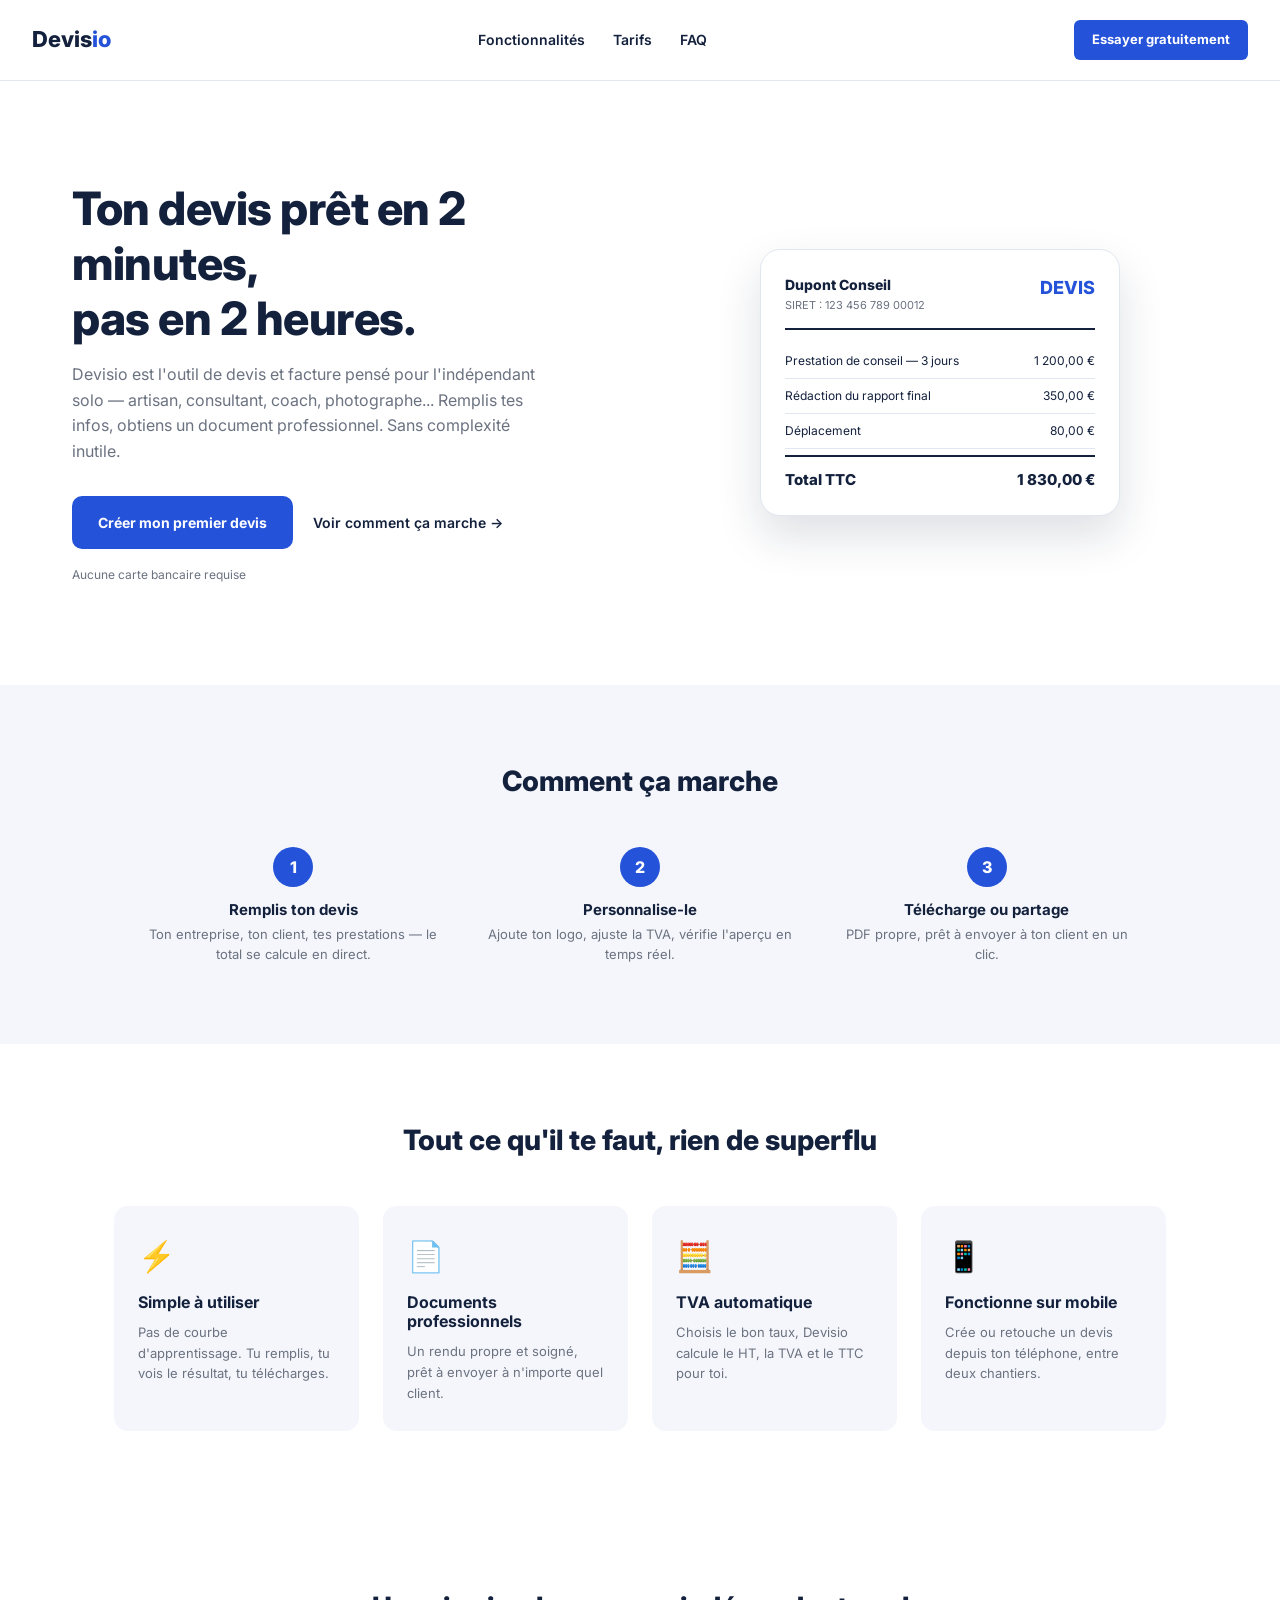
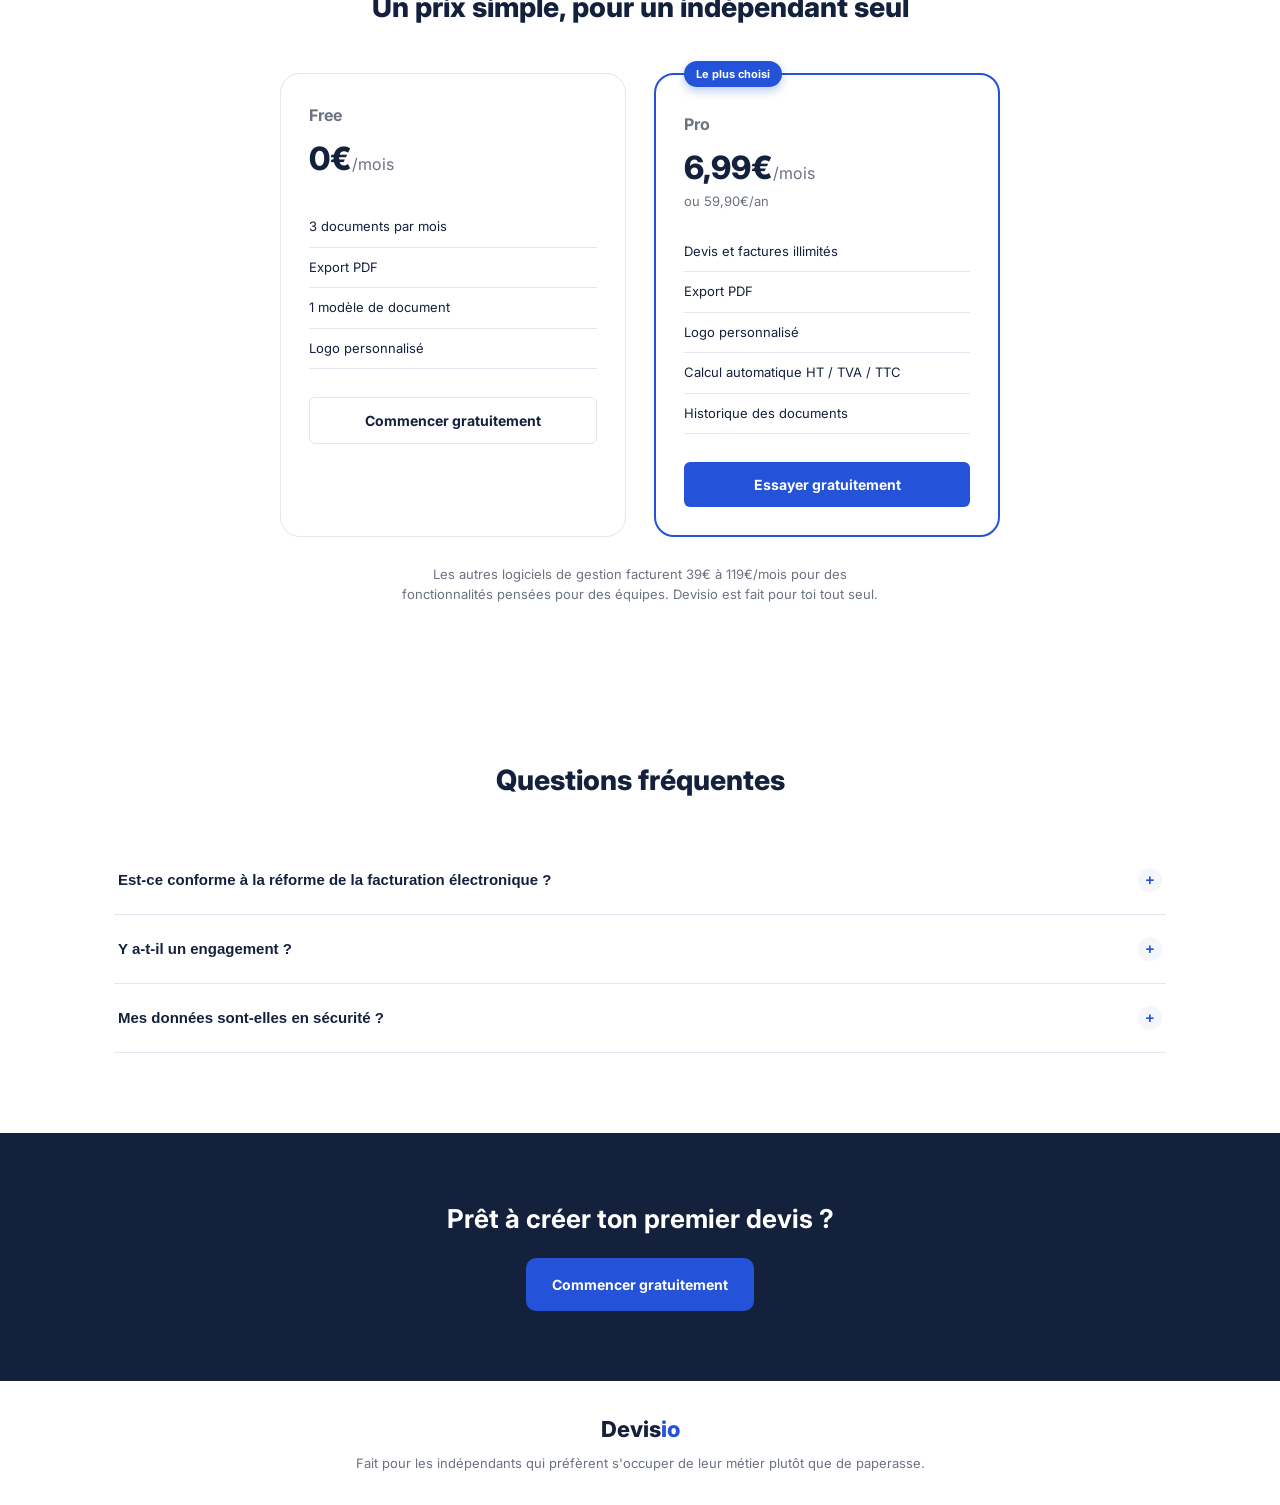
==== index.html @ 14bcd8cd "feat: redesign landing page Design system (tokens.css) partagé landing + app : typographie Inter, pa" ====
<!DOCTYPE html>
<html lang="fr">
<head>
<meta charset="UTF-8">
<meta name="viewport" content="width=device-width, initial-scale=1.0">
<title>Devisio — Devis et factures pour indépendants, en 2 minutes</title>
<meta name="description" content="L'outil de devis et facture pensé pour l'indépendant solo, quel que soit son métier. Simple, rapide, conforme à la facturation électronique 2026/2027.">
<link rel="preconnect" href="https://fonts.googleapis.com">
<link rel="preconnect" href="https://fonts.gstatic.com" crossorigin>
<link href="https://fonts.googleapis.com/css2?family=Inter:wght@400;500;600;700;800&display=swap" rel="stylesheet">
<link rel="stylesheet" href="tokens.css?v=2">
<link rel="stylesheet" href="landing.css?v=2">
</head>
<body>

<header class="nav">
  <a href="index.html" class="logo">Devis<span>io</span></a>
  <nav class="nav-links">
    <a href="#features">Fonctionnalités</a>
    <a href="#pricing">Tarifs</a>
    <a href="#faq">FAQ</a>
  </nav>
  <a href="app.html" class="btn-nav">Essayer gratuitement</a>
</header>

<!-- ===== HERO ===== -->
<section class="hero">
  <div class="hero-text">
    <h1>Ton devis prêt en 2 minutes, <br>pas en 2 heures.</h1>
    <p class="hero-sub">Devisio est l'outil de devis et facture pensé pour l'indépendant solo — artisan, consultant, coach, photographe... Remplis tes infos, obtiens un document professionnel. Sans complexité inutile.</p>
    <div class="hero-cta">
      <a href="app.html" class="btn-primary-lg">Créer mon premier devis</a>
      <a href="#steps" class="cta-secondary">Voir comment ça marche →</a>
    </div>
    <span class="hero-note">Aucune carte bancaire requise</span>
  </div>
  <div class="hero-visual">
    <div class="mock-devis">
      <div class="mock-top">
        <div>
          <div class="mock-name">Dupont Conseil</div>
          <div class="mock-line">SIRET : 123 456 789 00012</div>
        </div>
        <div class="mock-title">DEVIS</div>
      </div>
      <div class="mock-row"><span>Prestation de conseil — 3 jours</span><span>1 200,00 €</span></div>
      <div class="mock-row"><span>Rédaction du rapport final</span><span>350,00 €</span></div>
      <div class="mock-row"><span>Déplacement</span><span>80,00 €</span></div>
      <div class="mock-total"><span>Total TTC</span><span>1 830,00 €</span></div>
    </div>
  </div>
</section>

<!-- ===== COMMENT ÇA MARCHE ===== -->
<section class="steps" id="steps">
  <h2>Comment ça marche</h2>
  <div class="steps-grid">
    <div class="step">
      <div class="step-num">1</div>
      <h3>Remplis ton devis</h3>
      <p>Ton entreprise, ton client, tes prestations — le total se calcule en direct.</p>
    </div>
    <div class="step">
      <div class="step-num">2</div>
      <h3>Personnalise-le</h3>
      <p>Ajoute ton logo, ajuste la TVA, vérifie l'aperçu en temps réel.</p>
    </div>
    <div class="step">
      <div class="step-num">3</div>
      <h3>Télécharge ou partage</h3>
      <p>PDF propre, prêt à envoyer à ton client en un clic.</p>
    </div>
  </div>
</section>

<!-- ===== AVANTAGES ===== -->
<section class="features" id="features">
  <h2>Tout ce qu'il te faut, rien de superflu</h2>
  <div class="features-grid">
    <div class="feature-card">
      <div class="feature-icon">⚡</div>
      <h3>Simple à utiliser</h3>
      <p>Pas de courbe d'apprentissage. Tu remplis, tu vois le résultat, tu télécharges.</p>
    </div>
    <div class="feature-card">
      <div class="feature-icon">📄</div>
      <h3>Documents professionnels</h3>
      <p>Un rendu propre et soigné, prêt à envoyer à n'importe quel client.</p>
    </div>
    <div class="feature-card">
      <div class="feature-icon">🧮</div>
      <h3>TVA automatique</h3>
      <p>Choisis le bon taux, Devisio calcule le HT, la TVA et le TTC pour toi.</p>
    </div>
    <div class="feature-card">
      <div class="feature-icon">📱</div>
      <h3>Fonctionne sur mobile</h3>
      <p>Crée ou retouche un devis depuis ton téléphone, entre deux chantiers.</p>
    </div>
  </div>
</section>

<!-- ===== PRICING ===== -->
<section class="pricing" id="pricing">
  <h2>Un prix simple, pour un indépendant seul</h2>
  <div class="pricing-grid">
    <div class="price-card">
      <h3>Free</h3>
      <div class="price">0€<span>/mois</span></div>
      <ul>
        <li>3 documents par mois</li>
        <li>Export PDF</li>
        <li>1 modèle de document</li>
        <li>Logo personnalisé</li>
      </ul>
      <a href="app.html" class="btn-outline">Commencer gratuitement</a>
    </div>
    <div class="price-card featured">
      <div class="price-tag">Le plus choisi</div>
      <h3>Pro</h3>
      <div class="price">6,99€<span>/mois</span></div>
      <p class="price-annual">ou 59,90€/an</p>
      <ul>
        <li>Devis et factures illimités</li>
        <li>Export PDF</li>
        <li>Logo personnalisé</li>
        <li>Calcul automatique HT / TVA / TTC</li>
        <li>Historique des documents</li>
      </ul>
      <a href="app.html" class="btn-primary-sm">Essayer gratuitement</a>
    </div>
  </div>
  <p class="pricing-note">Les autres logiciels de gestion facturent 39€ à 119€/mois pour des fonctionnalités pensées pour des équipes. Devisio est fait pour toi tout seul.</p>
</section>

<!-- ===== FAQ ===== -->
<section class="faq" id="faq">
  <h2>Questions fréquentes</h2>
  <div class="faq-item">
    <button class="faq-q">Est-ce conforme à la réforme de la facturation électronique ?<span>+</span></button>
    <div class="faq-a"><p>Oui, Devisio est construit pour respecter le format attendu par la réforme 2026/2027 qui concerne tous les indépendants, y compris les auto-entrepreneurs solo.</p></div>
  </div>
  <div class="faq-item">
    <button class="faq-q">Y a-t-il un engagement ?<span>+</span></button>
    <div class="faq-a"><p>Non, aucun engagement. Devisio fonctionne aujourd'hui sans création de compte ni paiement en ligne — tu utilises l'outil librement.</p></div>
  </div>
  <div class="faq-item">
    <button class="faq-q">Mes données sont-elles en sécurité ?<span>+</span></button>
    <div class="faq-a"><p>Tes devis et tes informations clients restent privés et ne sont jamais partagés avec des tiers.</p></div>
  </div>
</section>

<!-- ===== CTA FINAL ===== -->
<section class="cta-final">
  <h2>Prêt à créer ton premier devis ?</h2>
  <a href="app.html" class="btn-primary-lg">Commencer gratuitement</a>
</section>

<footer class="footer">
  <div class="logo">Devis<span>io</span></div>
  <p>Fait pour les indépendants qui préfèrent s'occuper de leur métier plutôt que de paperasse.</p>
</footer>

<script src="landing.js?v=2"></script>
</body>
</html>
---- tokens.css ----
/* ===========================================================
   Devisio — Design tokens
   Source unique de vérité pour la landing et l'application.
   =========================================================== */

:root {
  /* Couleurs */
  --blue: #2452D9;
  --blue-dark: #1B3DAD;
  --blue-soft: #EEF2FF;
  --dark: #14213D;
  --gray: #6B7280;
  --gray-light: #9AA4B2;
  --bg: #F4F6FB;
  --border: #E2E6F0;
  --orange: #F2A24A;
  --success: #1F9D6B;
  --danger: #C4442E;
  --white: #FFFFFF;

  /* Typographie */
  --font-sans: 'Inter', -apple-system, BlinkMacSystemFont, "Segoe UI", Roboto, sans-serif;
  --fs-xs: 12px;
  --fs-sm: 13px;
  --fs-base: 14px;
  --fs-md: 16px;
  --fs-lg: 18px;
  --fs-xl: 22px;
  --fs-2xl: 28px;
  --fs-3xl: 36px;
  --fs-4xl: 46px;
  --fw-regular: 400;
  --fw-medium: 500;
  --fw-semibold: 600;
  --fw-bold: 700;
  --fw-extrabold: 800;
  --lh-tight: 1.2;
  --lh-normal: 1.5;
  --lh-relaxed: 1.6;

  /* Espacements (base 4px) */
  --space-1: 4px;
  --space-2: 8px;
  --space-3: 12px;
  --space-4: 16px;
  --space-5: 20px;
  --space-6: 24px;
  --space-8: 32px;
  --space-10: 40px;
  --space-12: 48px;
  --space-16: 64px;

  /* Rayons */
  --radius-sm: 6px;
  --radius-md: 10px;
  --radius-lg: 14px;
  --radius-xl: 20px;
  --radius-full: 999px;

  /* Ombres */
  --shadow-sm: 0 1px 3px rgba(20, 33, 61, 0.06);
  --shadow-md: 0 10px 24px rgba(20, 33, 61, 0.10);
  --shadow-lg: 0 20px 45px rgba(20, 33, 61, 0.14);
  --shadow-focus: 0 0 0 3px rgba(36, 82, 217, 0.18);

  /* Mouvement */
  --ease: cubic-bezier(0.4, 0, 0.2, 1);
  --transition-fast: 120ms var(--ease);
  --transition-base: 200ms var(--ease);
}

/* ===== Reset léger ===== */
*, *::before, *::after { box-sizing: border-box; }

.sr-only {
  position: absolute;
  width: 1px;
  height: 1px;
  padding: 0;
  margin: -1px;
  overflow: hidden;
  clip: rect(0, 0, 0, 0);
  white-space: nowrap;
  border: 0;
}

/* ===== États communs : boutons ===== */
.btn-primary-lg, .btn-primary-sm, .btn-primary, .btn-nav,
.btn-outline, .btn-secondary, .btn-toolbar, .btn-toolbar-primary,
.btn-whatsapp {
  font-family: var(--font-sans);
  transition: transform var(--transition-fast), box-shadow var(--transition-fast),
              background-color var(--transition-fast), border-color var(--transition-fast),
              color var(--transition-fast);
}

.btn-primary-lg:hover, .btn-primary-sm:hover, .btn-primary:hover,
.btn-nav:hover, .btn-toolbar-primary:hover {
  background: var(--blue-dark);
  box-shadow: var(--shadow-md);
  transform: translateY(-1px);
}

.btn-outline:hover, .btn-toolbar:hover, .btn-secondary:hover {
  border-color: var(--blue);
  color: var(--blue);
  background: var(--blue-soft);
}

.btn-whatsapp:hover {
  filter: brightness(0.96);
  box-shadow: var(--shadow-md);
  transform: translateY(-1px);
}

.btn-primary-lg:active, .btn-primary-sm:active, .btn-primary:active,
.btn-nav:active, .btn-toolbar-primary:active, .btn-outline:active,
.btn-toolbar:active, .btn-secondary:active, .btn-whatsapp:active {
  transform: translateY(0);
}

button:disabled, input:disabled, select:disabled {
  opacity: 0.55;
  cursor: not-allowed;
}

/* ===== Focus clavier visible partout ===== */
a:focus-visible, button:focus-visible, input:focus-visible,
select:focus-visible, [tabindex]:focus-visible {
  outline: none;
  box-shadow: var(--shadow-focus);
  border-radius: var(--radius-sm);
}
---- landing.css ----
* { margin: 0; padding: 0; }

html { scroll-behavior: smooth; }

body {
  font-family: var(--font-sans);
  -webkit-font-smoothing: antialiased;
  color: var(--dark);
  background: white;
  line-height: var(--lh-normal);
}

h1, h2, h3 { line-height: var(--lh-tight); }

a { color: inherit; }

/* ===== NAV ===== */
.nav {
  display: flex;
  align-items: center;
  justify-content: space-between;
  gap: 20px;
  padding: 20px 32px;
  border-bottom: 1px solid var(--border);
  position: sticky;
  top: 0;
  background: white;
  z-index: 10;
}

.logo {
  font-size: 22px;
  font-weight: 800;
  text-decoration: none;
  color: var(--dark);
}

.logo span { color: var(--blue); }

.nav-links {
  display: none;
  gap: 28px;
  font-size: 14px;
  font-weight: 600;
}

.nav-links a { text-decoration: none; color: var(--dark); transition: color var(--transition-fast); }
.nav-links a:hover { color: var(--blue); }

@media (min-width: 768px) {
  .nav-links { display: flex; }
}

.btn-nav {
  background: var(--blue);
  color: white;
  text-decoration: none;
  padding: 10px 18px;
  border-radius: var(--radius-sm);
  font-size: var(--fs-sm);
  font-weight: var(--fw-bold);
}

/* ===== HERO ===== */
.hero {
  max-width: 1200px;
  margin: 0 auto;
  padding: 64px 24px;
  display: grid;
  grid-template-columns: 1fr;
  gap: 48px;
  align-items: center;
}

@media (min-width: 900px) {
  .hero { grid-template-columns: 1fr 1fr; gap: 64px; padding: 100px 32px; }
}

.badge {
  display: inline-block;
  background: #FFF3E4;
  color: #B5701A;
  font-size: var(--fs-xs);
  font-weight: var(--fw-bold);
  padding: 6px 12px;
  border-radius: var(--radius-full);
  margin-bottom: 16px;
}

.hero-text h1 {
  font-size: var(--fs-3xl);
  font-weight: var(--fw-extrabold);
  letter-spacing: -0.5px;
  margin-bottom: 16px;
}

@media (min-width: 768px) {
  .hero-text h1 { font-size: var(--fs-4xl); }
}

.hero-sub {
  font-size: 16px;
  line-height: 1.6;
  color: var(--gray);
  max-width: 480px;
  margin-bottom: 32px;
}

.hero-cta { display: flex; flex-wrap: wrap; gap: 20px; align-items: center; margin-bottom: 12px; }

.cta-secondary {
  font-size: var(--fs-base);
  font-weight: var(--fw-semibold);
  color: var(--dark);
  text-decoration: none;
  transition: color var(--transition-fast);
}

.cta-secondary:hover { color: var(--blue); }

.btn-primary-lg {
  display: inline-block;
  background: var(--blue);
  color: white;
  text-decoration: none;
  padding: 16px 26px;
  border-radius: var(--radius-md);
  font-size: var(--fs-base);
  font-weight: var(--fw-bold);
}

.hero-note { font-size: 12px; color: var(--gray); }

.hero-visual { display: flex; justify-content: center; }

.mock-devis {
  background: white;
  border: 1px solid var(--border);
  border-radius: var(--radius-xl);
  padding: var(--space-6);
  width: 100%;
  max-width: 360px;
  box-shadow: var(--shadow-lg);
}

.mock-top {
  display: flex;
  justify-content: space-between;
  border-bottom: 2px solid var(--dark);
  padding-bottom: 14px;
  margin-bottom: 14px;
}

.mock-name { font-weight: 800; font-size: 14px; }
.mock-line { font-size: 11px; color: var(--gray); margin-top: 2px; }
.mock-title { font-weight: 800; color: var(--blue); font-size: 18px; }

.mock-row {
  display: flex;
  justify-content: space-between;
  font-size: 12px;
  padding: 8px 0;
  border-bottom: 1px solid var(--border);
  color: var(--dark);
}

.mock-total {
  display: flex;
  justify-content: space-between;
  font-weight: 800;
  font-size: 15px;
  padding-top: 12px;
  margin-top: 6px;
  border-top: 2px solid var(--dark);
}

/* ===== FEATURES ===== */
.features, .steps, .pricing, .faq {
  max-width: 1100px;
  margin: 0 auto;
  padding: 80px 24px;
}

.features h2, .steps h2, .pricing h2, .faq h2 {
  text-align: center;
  font-size: var(--fs-2xl);
  font-weight: var(--fw-extrabold);
  margin-bottom: 48px;
}

.features-grid {
  display: grid;
  grid-template-columns: 1fr;
  gap: 24px;
}

@media (min-width: 700px) {
  .features-grid { grid-template-columns: repeat(2, 1fr); }
}
@media (min-width: 1000px) {
  .features-grid { grid-template-columns: repeat(4, 1fr); }
}

.feature-card {
  background: var(--bg);
  border-radius: var(--radius-lg);
  padding: 28px 24px;
  transition: transform var(--transition-base), box-shadow var(--transition-base);
}

.feature-card:hover {
  transform: translateY(-3px);
  box-shadow: var(--shadow-md);
}

.feature-icon { font-size: 30px; margin-bottom: 14px; }
.feature-card h3 { font-size: 16px; margin-bottom: 10px; }
.feature-card p { font-size: 13px; line-height: 1.6; color: var(--gray); }

/* ===== STEPS ===== */
.steps { background: var(--bg); max-width: none; }
.steps-grid {
  max-width: 1000px;
  margin: 0 auto;
  display: grid;
  grid-template-columns: 1fr;
  gap: 40px;
  text-align: center;
}

@media (min-width: 700px) {
  .steps-grid { grid-template-columns: repeat(3, 1fr); }
}

.step-num {
  width: 40px;
  height: 40px;
  border-radius: 50%;
  background: var(--blue);
  color: white;
  display: flex;
  align-items: center;
  justify-content: center;
  font-weight: 800;
  margin: 0 auto 14px;
}

.step h3 { font-size: 15px; margin-bottom: 6px; }
.step p { font-size: 13px; color: var(--gray); }

/* ===== PRICING ===== */
.pricing-grid {
  display: grid;
  grid-template-columns: 1fr;
  gap: 28px;
  max-width: 720px;
  margin: 0 auto;
}

@media (min-width: 640px) {
  .pricing-grid { grid-template-columns: 1fr 1fr; }
}

.price-card {
  border: 1px solid var(--border);
  border-radius: var(--radius-xl);
  padding: 32px 28px 28px;
  position: relative;
  transition: transform var(--transition-base), box-shadow var(--transition-base);
}

.price-card.featured {
  border: 2px solid var(--blue);
  padding-top: 40px;
}

.price-card:hover {
  transform: translateY(-3px);
  box-shadow: var(--shadow-md);
}

.price-tag {
  position: absolute;
  top: -14px;
  left: 28px;
  background: var(--blue);
  color: white;
  font-size: 11px;
  font-weight: var(--fw-bold);
  padding: 5px 12px;
  border-radius: var(--radius-full);
  box-shadow: 0 4px 10px rgba(36,82,217,0.3);
}

.price-card h3 { font-size: var(--fs-md); color: var(--gray); margin-bottom: 10px; }
.price { font-size: 32px; font-weight: var(--fw-extrabold); }
.price span { font-size: var(--fs-md); font-weight: var(--fw-regular); color: var(--gray); }

.price-annual {
  font-size: var(--fs-sm);
  color: var(--gray);
  margin-bottom: 20px;
}

.price-card:not(.featured) .price { margin-bottom: 24px; }

.price-card ul { list-style: none; margin-bottom: 28px; }
.price-card li {
  font-size: 13px;
  padding: 10px 0;
  border-bottom: 1px solid var(--border);
  color: var(--dark);
}

.btn-outline, .btn-primary-sm {
  display: block;
  text-align: center;
  text-decoration: none;
  padding: 12px;
  border-radius: var(--radius-sm);
  font-size: var(--fs-base);
  font-weight: var(--fw-bold);
}

.btn-outline { border: 1px solid var(--border); color: var(--dark); }
.btn-primary-sm { background: var(--blue); color: white; }

.pricing-note {
  text-align: center;
  font-size: 13px;
  color: var(--gray);
  margin-top: 28px;
  max-width: 500px;
  margin-left: auto;
  margin-right: auto;
}

/* ===== FAQ ===== */
.faq-item {
  border-bottom: 1px solid var(--border);
}

.faq-q {
  width: 100%;
  text-align: left;
  background: none;
  border: none;
  padding: 22px 4px;
  font-size: 15px;
  font-weight: 600;
  display: flex;
  justify-content: space-between;
  align-items: center;
  gap: 16px;
  cursor: pointer;
  color: var(--dark);
}

.faq-q span {
  flex-shrink: 0;
  width: 24px;
  height: 24px;
  display: flex;
  align-items: center;
  justify-content: center;
  border-radius: 50%;
  background: var(--bg);
  color: var(--blue);
  font-weight: 800;
  transition: transform 0.2s ease;
}

.faq-item.open .faq-q span { transform: rotate(45deg); }

.faq-a {
  max-height: 0;
  overflow: hidden;
  transition: max-height 0.25s ease;
}

.faq-a p {
  padding: 0 4px 22px;
  font-size: 13px;
  line-height: 1.6;
  color: var(--gray);
}

.faq-item.open .faq-a { max-height: 200px; }

/* ===== CTA FINAL ===== */
.cta-final {
  background: var(--dark);
  color: white;
  text-align: center;
  padding: 70px 24px;
}

.cta-final h2 { font-size: 26px; margin-bottom: 24px; }

/* ===== FOOTER ===== */
.footer {
  text-align: center;
  padding: 32px 24px;
  color: var(--gray);
  font-size: 13px;
}

.footer .logo { display: inline-block; margin-bottom: 8px; }
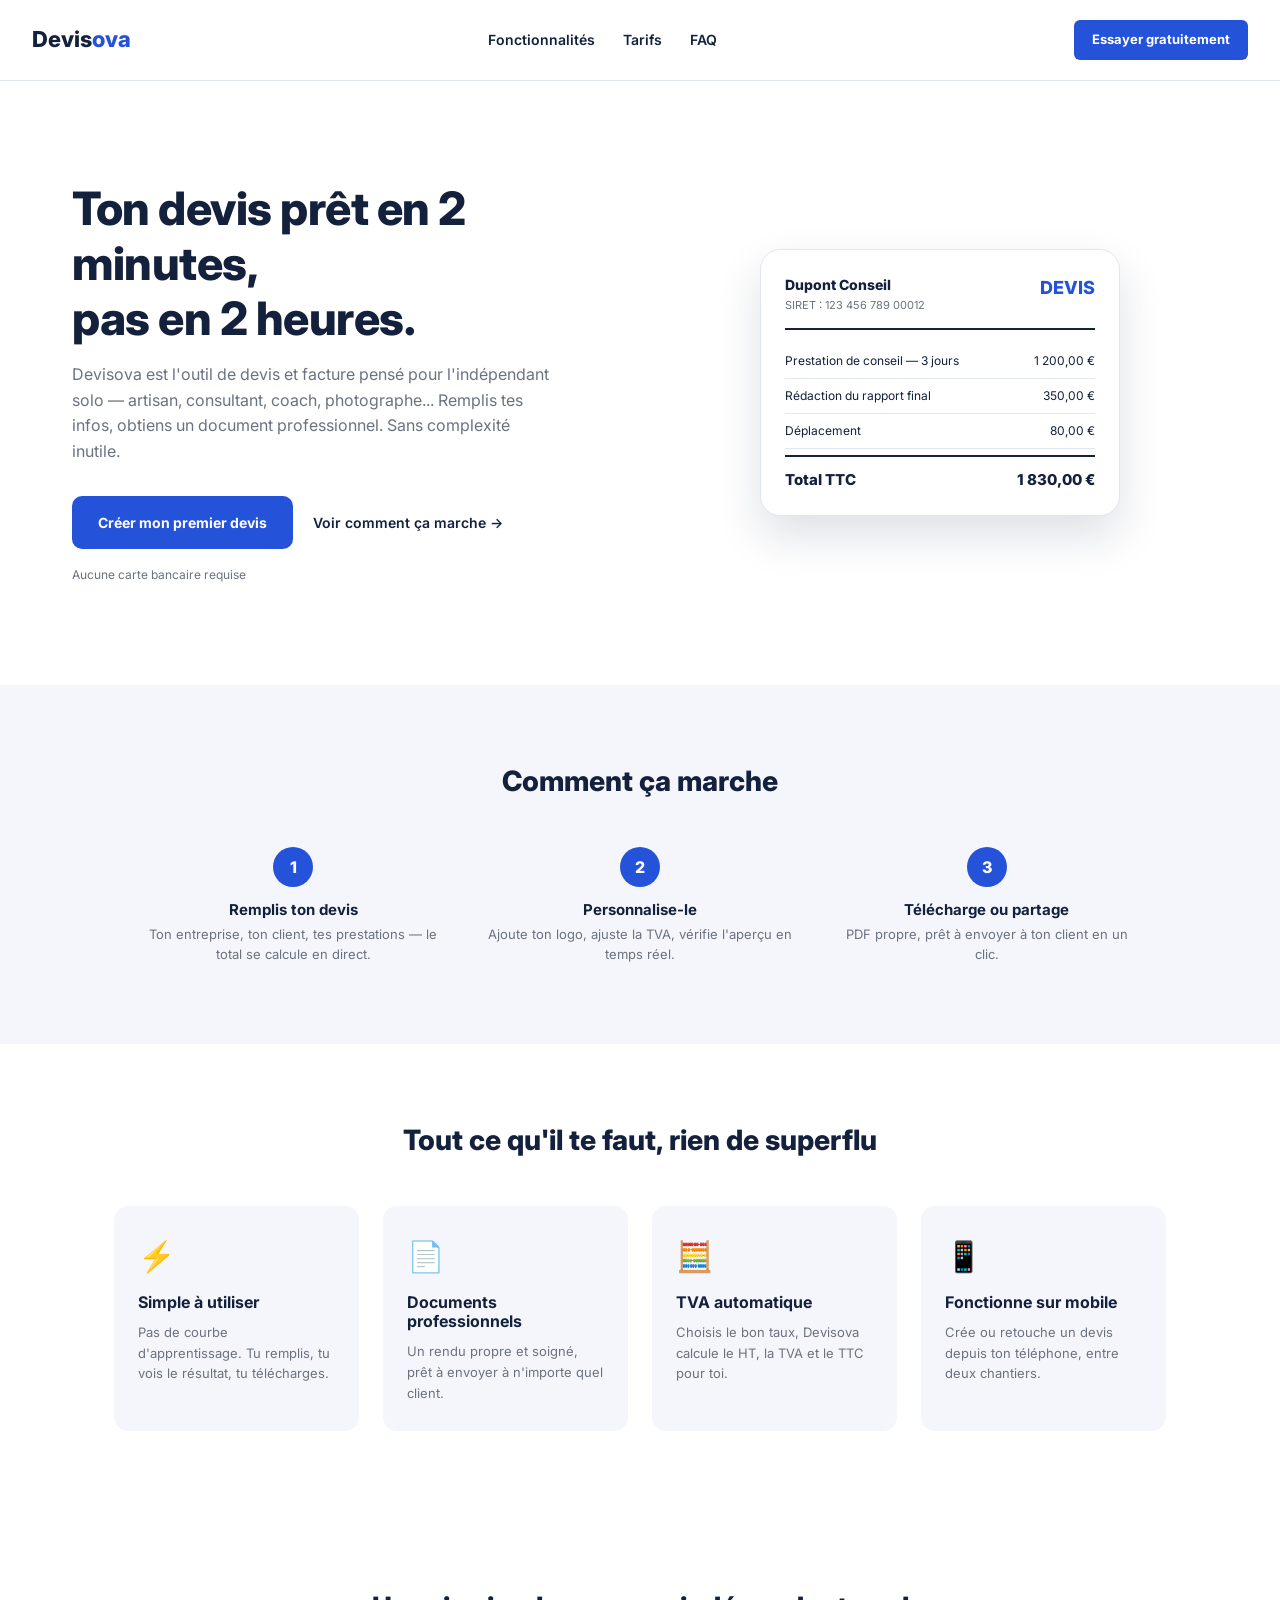
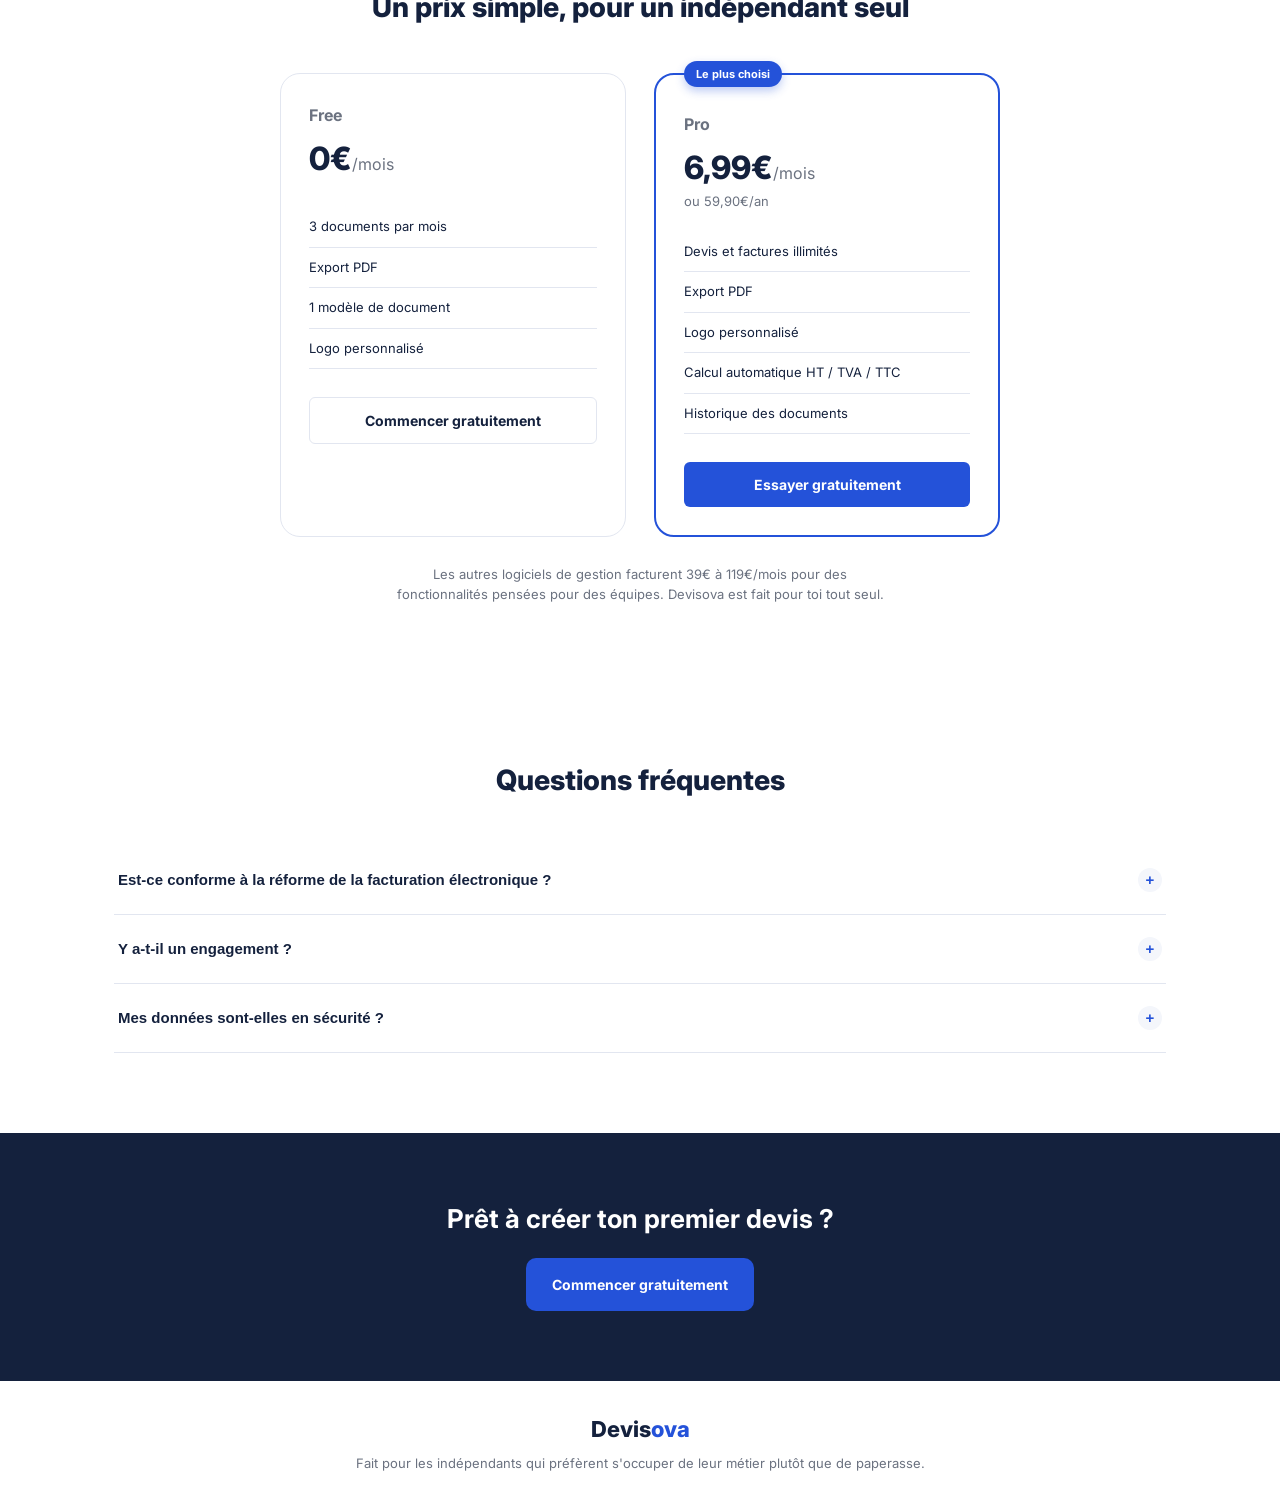
==== commit 32945ddf: "feat: rebrand product to Devisova Co-Authored-By: Claude Sonnet 5 <noreply@anthropic.com>" ====
--- a/index.html
+++ b/index.html
@@ -3,18 +3,18 @@
 <head>
 <meta charset="UTF-8">
 <meta name="viewport" content="width=device-width, initial-scale=1.0">
-<title>Devisio — Devis et factures pour indépendants, en 2 minutes</title>
+<title>Devisova — Devis et factures pour indépendants, en 2 minutes</title>
 <meta name="description" content="L'outil de devis et facture pensé pour l'indépendant solo, quel que soit son métier. Simple, rapide, conforme à la facturation électronique 2026/2027.">
 <link rel="preconnect" href="https://fonts.googleapis.com">
 <link rel="preconnect" href="https://fonts.gstatic.com" crossorigin>
 <link href="https://fonts.googleapis.com/css2?family=Inter:wght@400;500;600;700;800&display=swap" rel="stylesheet">
-<link rel="stylesheet" href="tokens.css?v=2">
-<link rel="stylesheet" href="landing.css?v=2">
+<link rel="stylesheet" href="tokens.css?v=5">
+<link rel="stylesheet" href="landing.css?v=4">
 </head>
 <body>
 
 <header class="nav">
-  <a href="index.html" class="logo">Devis<span>io</span></a>
+  <a href="index.html" class="logo">Devis<span>ova</span></a>
   <nav class="nav-links">
     <a href="#features">Fonctionnalités</a>
     <a href="#pricing">Tarifs</a>
@@ -27,7 +27,7 @@
 <section class="hero">
   <div class="hero-text">
     <h1>Ton devis prêt en 2 minutes, <br>pas en 2 heures.</h1>
-    <p class="hero-sub">Devisio est l'outil de devis et facture pensé pour l'indépendant solo — artisan, consultant, coach, photographe... Remplis tes infos, obtiens un document professionnel. Sans complexité inutile.</p>
+    <p class="hero-sub">Devisova est l'outil de devis et facture pensé pour l'indépendant solo — artisan, consultant, coach, photographe... Remplis tes infos, obtiens un document professionnel. Sans complexité inutile.</p>
     <div class="hero-cta">
       <a href="app.html" class="btn-primary-lg">Créer mon premier devis</a>
       <a href="#steps" class="cta-secondary">Voir comment ça marche →</a>
@@ -90,7 +90,7 @@
     <div class="feature-card">
       <div class="feature-icon">🧮</div>
       <h3>TVA automatique</h3>
-      <p>Choisis le bon taux, Devisio calcule le HT, la TVA et le TTC pour toi.</p>
+      <p>Choisis le bon taux, Devisova calcule le HT, la TVA et le TTC pour toi.</p>
     </div>
     <div class="feature-card">
       <div class="feature-icon">📱</div>
@@ -130,7 +130,7 @@
       <a href="app.html" class="btn-primary-sm">Essayer gratuitement</a>
     </div>
   </div>
-  <p class="pricing-note">Les autres logiciels de gestion facturent 39€ à 119€/mois pour des fonctionnalités pensées pour des équipes. Devisio est fait pour toi tout seul.</p>
+  <p class="pricing-note">Les autres logiciels de gestion facturent 39€ à 119€/mois pour des fonctionnalités pensées pour des équipes. Devisova est fait pour toi tout seul.</p>
 </section>
 
 <!-- ===== FAQ ===== -->
@@ -138,11 +138,11 @@
   <h2>Questions fréquentes</h2>
   <div class="faq-item">
     <button class="faq-q">Est-ce conforme à la réforme de la facturation électronique ?<span>+</span></button>
-    <div class="faq-a"><p>Oui, Devisio est construit pour respecter le format attendu par la réforme 2026/2027 qui concerne tous les indépendants, y compris les auto-entrepreneurs solo.</p></div>
+    <div class="faq-a"><p>Oui, Devisova est construit pour respecter le format attendu par la réforme 2026/2027 qui concerne tous les indépendants, y compris les auto-entrepreneurs solo.</p></div>
   </div>
   <div class="faq-item">
     <button class="faq-q">Y a-t-il un engagement ?<span>+</span></button>
-    <div class="faq-a"><p>Non, aucun engagement. Devisio fonctionne aujourd'hui sans création de compte ni paiement en ligne — tu utilises l'outil librement.</p></div>
+    <div class="faq-a"><p>Non, aucun engagement. Devisova fonctionne aujourd'hui sans création de compte ni paiement en ligne — tu utilises l'outil librement.</p></div>
   </div>
   <div class="faq-item">
     <button class="faq-q">Mes données sont-elles en sécurité ?<span>+</span></button>
@@ -157,10 +157,10 @@
 </section>
 
 <footer class="footer">
-  <div class="logo">Devis<span>io</span></div>
+  <div class="logo">Devis<span>ova</span></div>
   <p>Fait pour les indépendants qui préfèrent s'occuper de leur métier plutôt que de paperasse.</p>
 </footer>
 
-<script src="landing.js?v=2"></script>
+<script src="landing.js?v=4"></script>
 </body>
 </html>
--- a/tokens.css
+++ b/tokens.css
@@ -1,5 +1,5 @@
 /* ===========================================================
-   Devisio — Design tokens
+   Devisova — Design tokens
    Source unique de vérité pour la landing et l'application.
    =========================================================== */
 
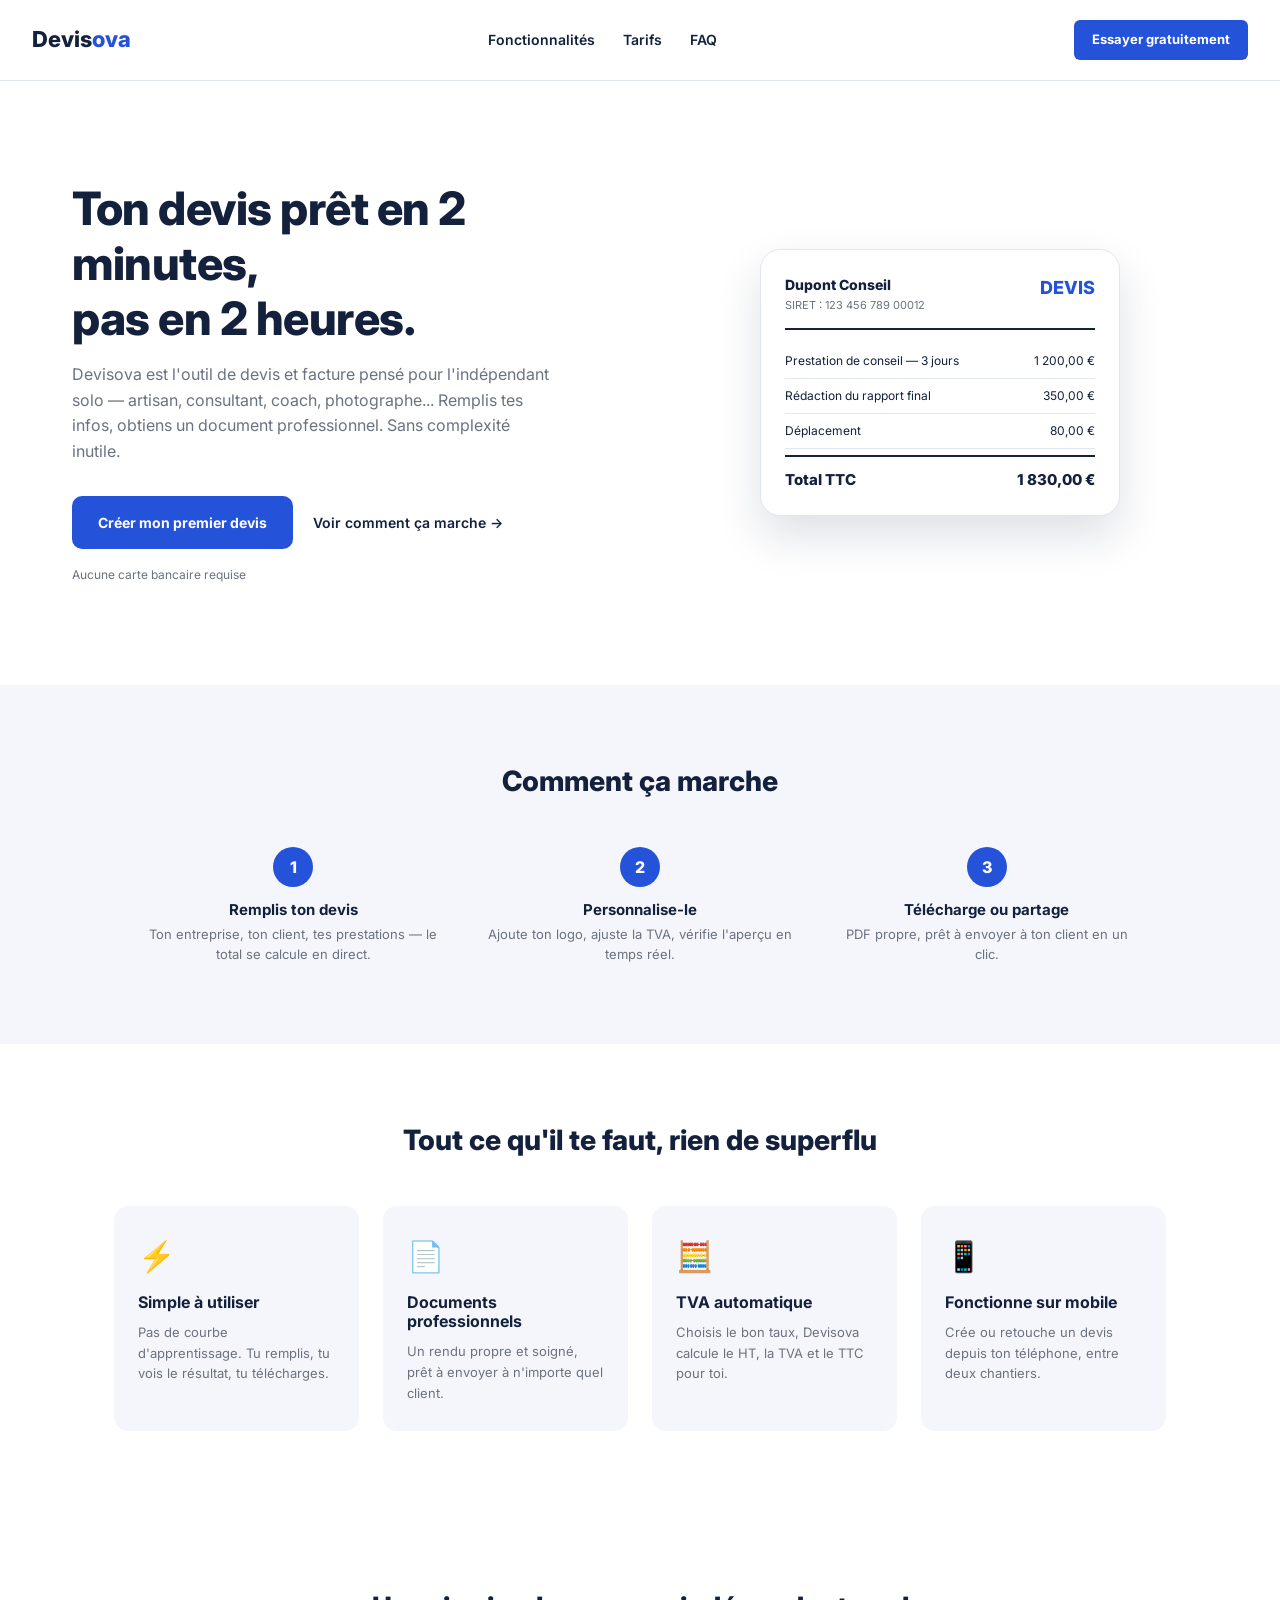
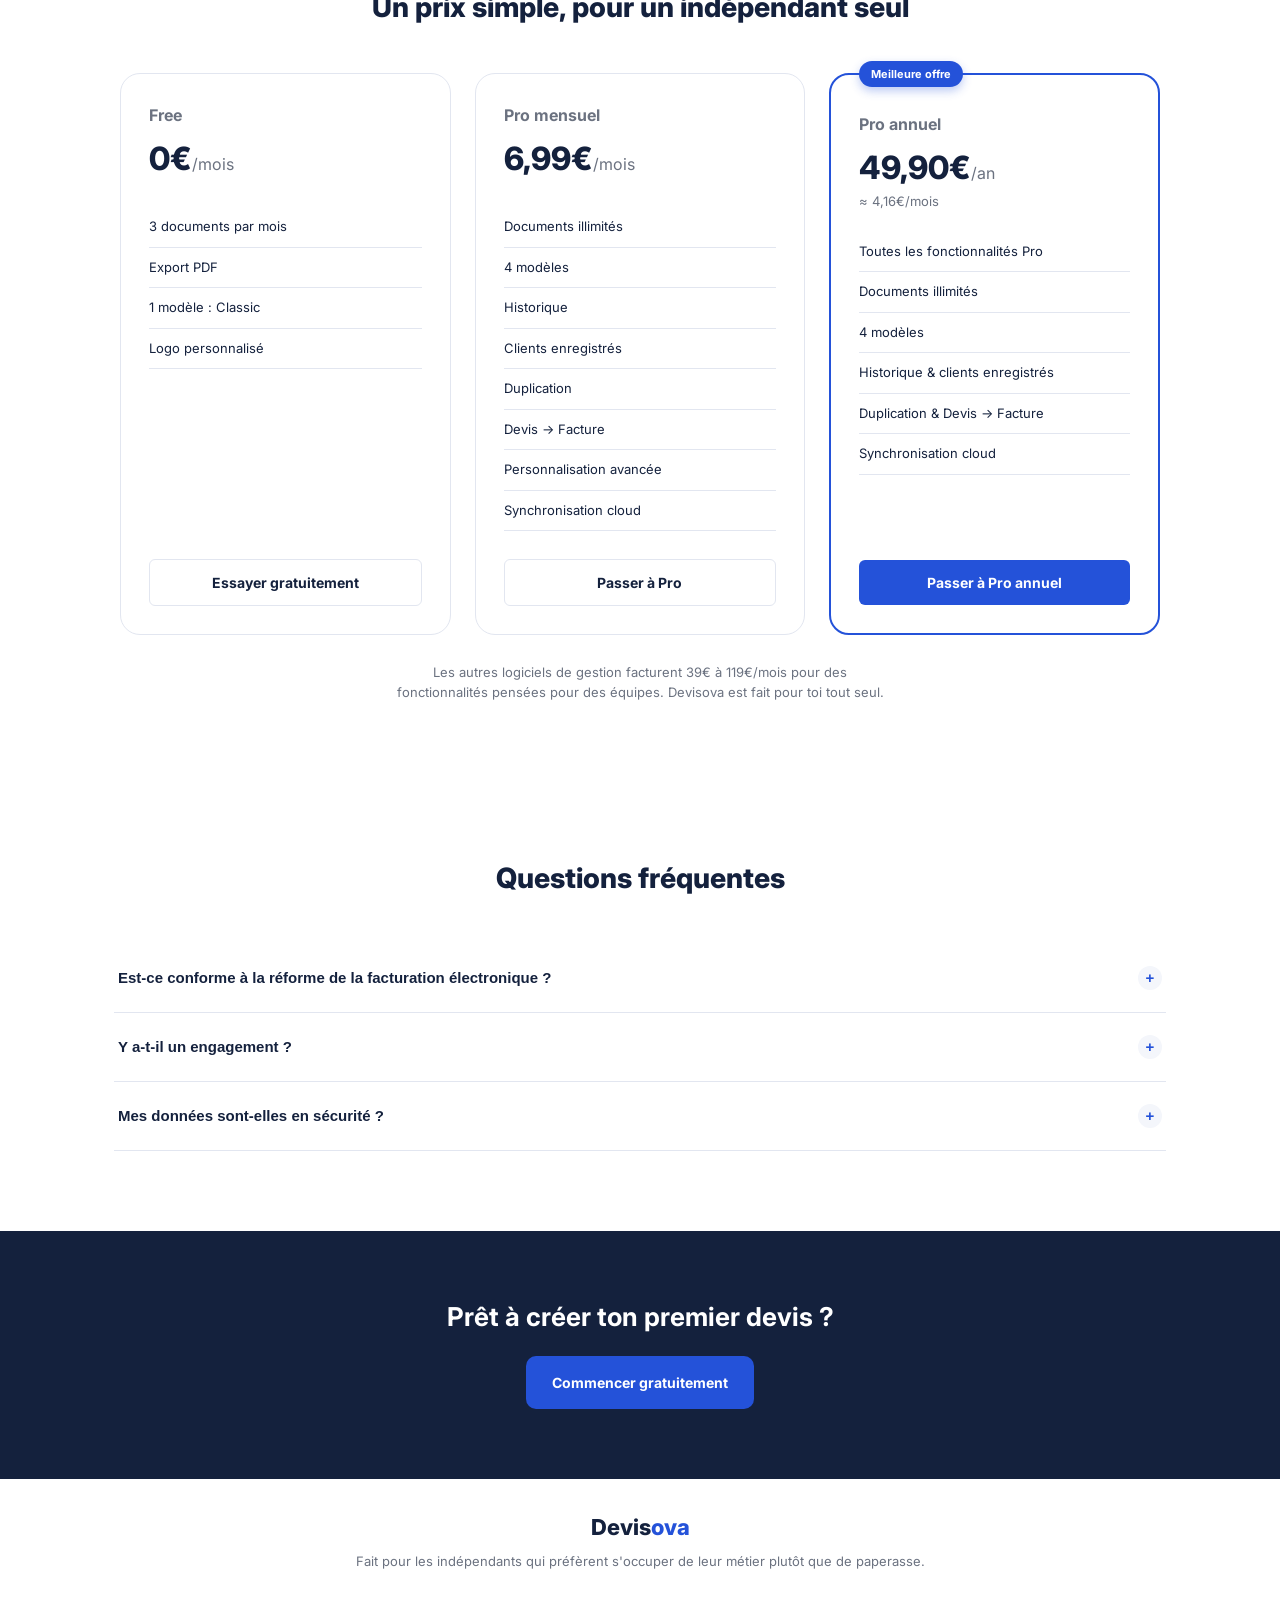
==== commit 5851cb72: "fix: correct document corruption bug, decimal input bug, mobile template picker, and UI compaction -" ====
--- a/index.html
+++ b/index.html
@@ -9,7 +9,7 @@
 <link rel="preconnect" href="https://fonts.gstatic.com" crossorigin>
 <link href="https://fonts.googleapis.com/css2?family=Inter:wght@400;500;600;700;800&display=swap" rel="stylesheet">
 <link rel="stylesheet" href="tokens.css?v=5">
-<link rel="stylesheet" href="landing.css?v=4">
+<link rel="stylesheet" href="landing.css?v=5">
 </head>
 <body>
 
@@ -110,24 +110,40 @@
       <ul>
         <li>3 documents par mois</li>
         <li>Export PDF</li>
-        <li>1 modèle de document</li>
+        <li>1 modèle : Classic</li>
         <li>Logo personnalisé</li>
       </ul>
-      <a href="app.html" class="btn-outline">Commencer gratuitement</a>
+      <a href="app.html" class="btn-outline">Essayer gratuitement</a>
+    </div>
+    <div class="price-card">
+      <h3>Pro mensuel</h3>
+      <div class="price">6,99€<span>/mois</span></div>
+      <ul>
+        <li>Documents illimités</li>
+        <li>4 modèles</li>
+        <li>Historique</li>
+        <li>Clients enregistrés</li>
+        <li>Duplication</li>
+        <li>Devis → Facture</li>
+        <li>Personnalisation avancée</li>
+        <li>Synchronisation cloud</li>
+      </ul>
+      <a href="app.html" class="btn-outline">Passer à Pro</a>
     </div>
     <div class="price-card featured">
-      <div class="price-tag">Le plus choisi</div>
-      <h3>Pro</h3>
-      <div class="price">6,99€<span>/mois</span></div>
-      <p class="price-annual">ou 59,90€/an</p>
+      <div class="price-tag">Meilleure offre</div>
+      <h3>Pro annuel</h3>
+      <div class="price">49,90€<span>/an</span></div>
+      <p class="price-annual">≈ 4,16€/mois</p>
       <ul>
-        <li>Devis et factures illimités</li>
-        <li>Export PDF</li>
-        <li>Logo personnalisé</li>
-        <li>Calcul automatique HT / TVA / TTC</li>
-        <li>Historique des documents</li>
+        <li>Toutes les fonctionnalités Pro</li>
+        <li>Documents illimités</li>
+        <li>4 modèles</li>
+        <li>Historique &amp; clients enregistrés</li>
+        <li>Duplication &amp; Devis → Facture</li>
+        <li>Synchronisation cloud</li>
       </ul>
-      <a href="app.html" class="btn-primary-sm">Essayer gratuitement</a>
+      <a href="app.html" class="btn-primary-sm">Passer à Pro annuel</a>
     </div>
   </div>
   <p class="pricing-note">Les autres logiciels de gestion facturent 39€ à 119€/mois pour des fonctionnalités pensées pour des équipes. Devisova est fait pour toi tout seul.</p>
--- a/landing.css
+++ b/landing.css
@@ -252,22 +252,27 @@
 .pricing-grid {
   display: grid;
   grid-template-columns: 1fr;
-  gap: 28px;
-  max-width: 720px;
+  gap: 24px;
+  max-width: 1040px;
   margin: 0 auto;
-}
-
-@media (min-width: 640px) {
-  .pricing-grid { grid-template-columns: 1fr 1fr; }
+  align-items: stretch;
+}
+
+@media (min-width: 900px) {
+  .pricing-grid { grid-template-columns: repeat(3, 1fr); }
 }
 
 .price-card {
+  display: flex;
+  flex-direction: column;
   border: 1px solid var(--border);
   border-radius: var(--radius-xl);
   padding: 32px 28px 28px;
   position: relative;
   transition: transform var(--transition-base), box-shadow var(--transition-base);
 }
+
+.price-card ul { flex: 1; }
 
 .price-card.featured {
   border: 2px solid var(--blue);
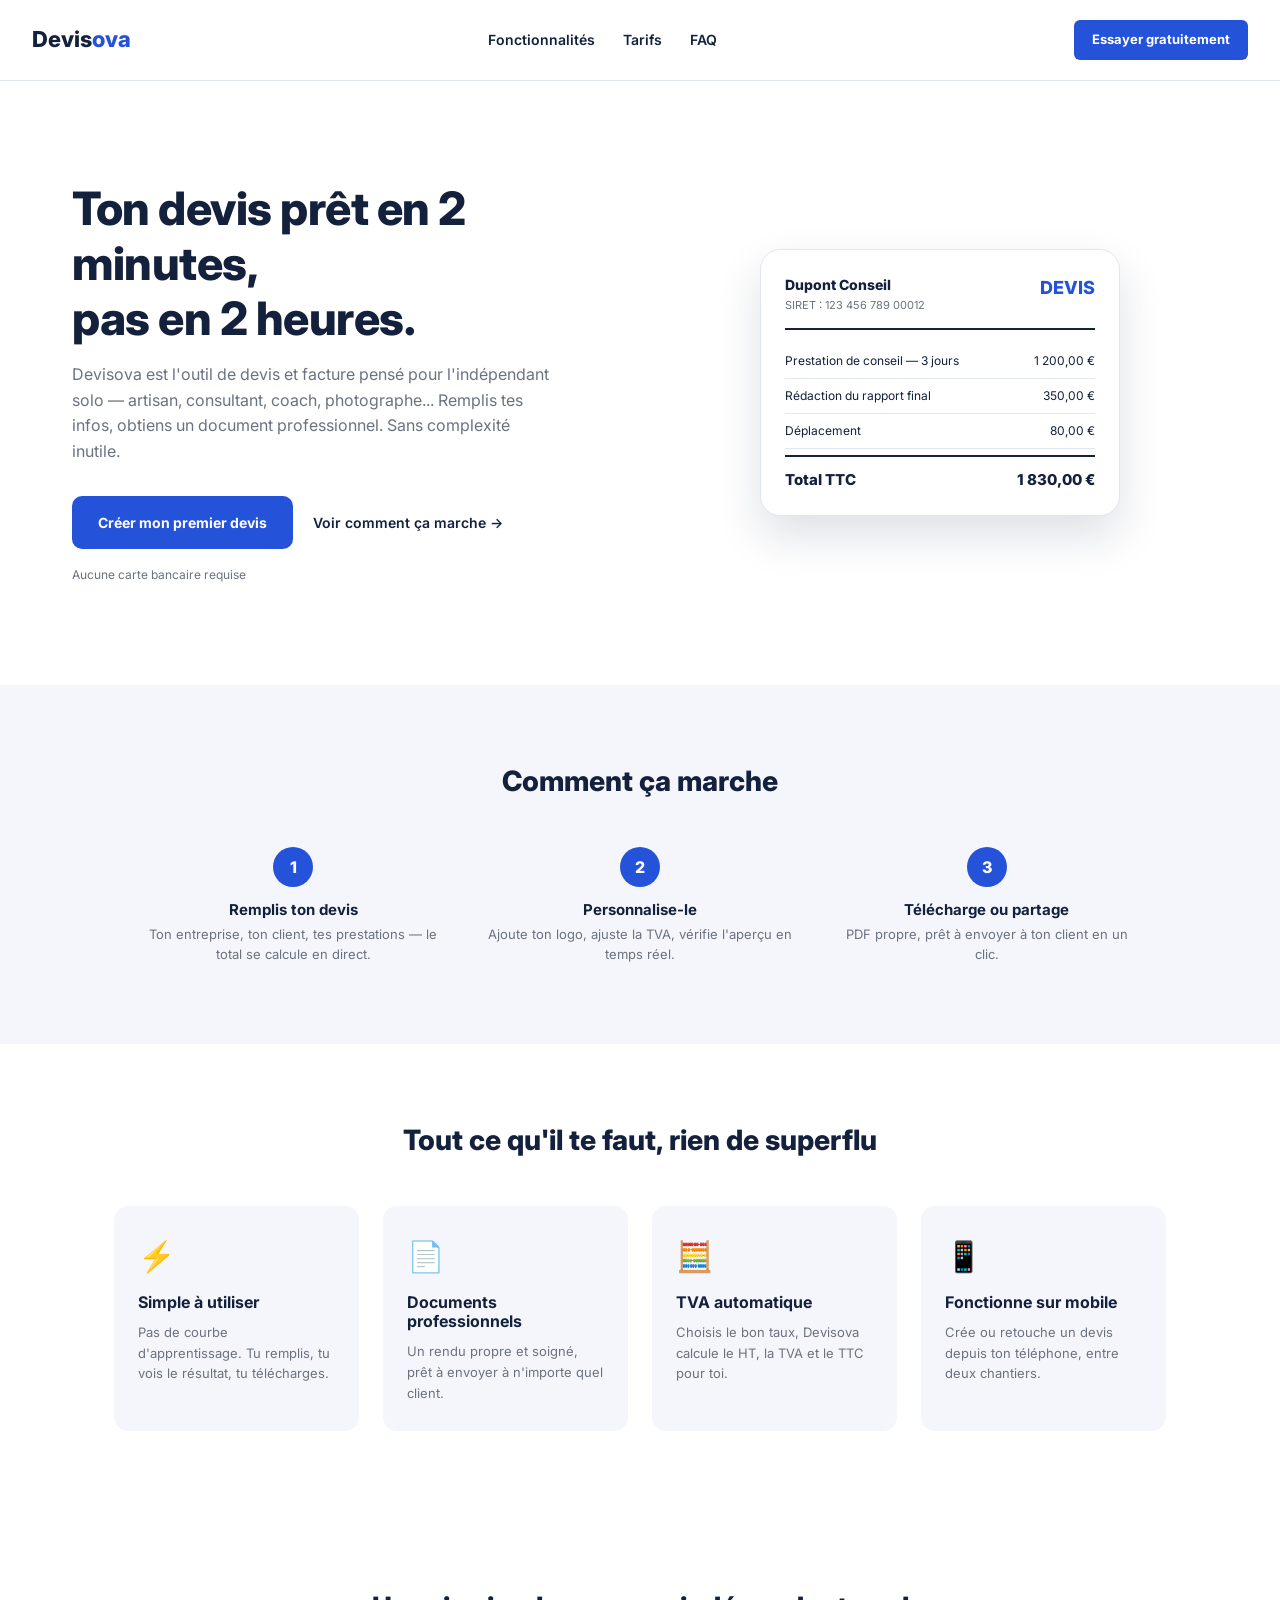
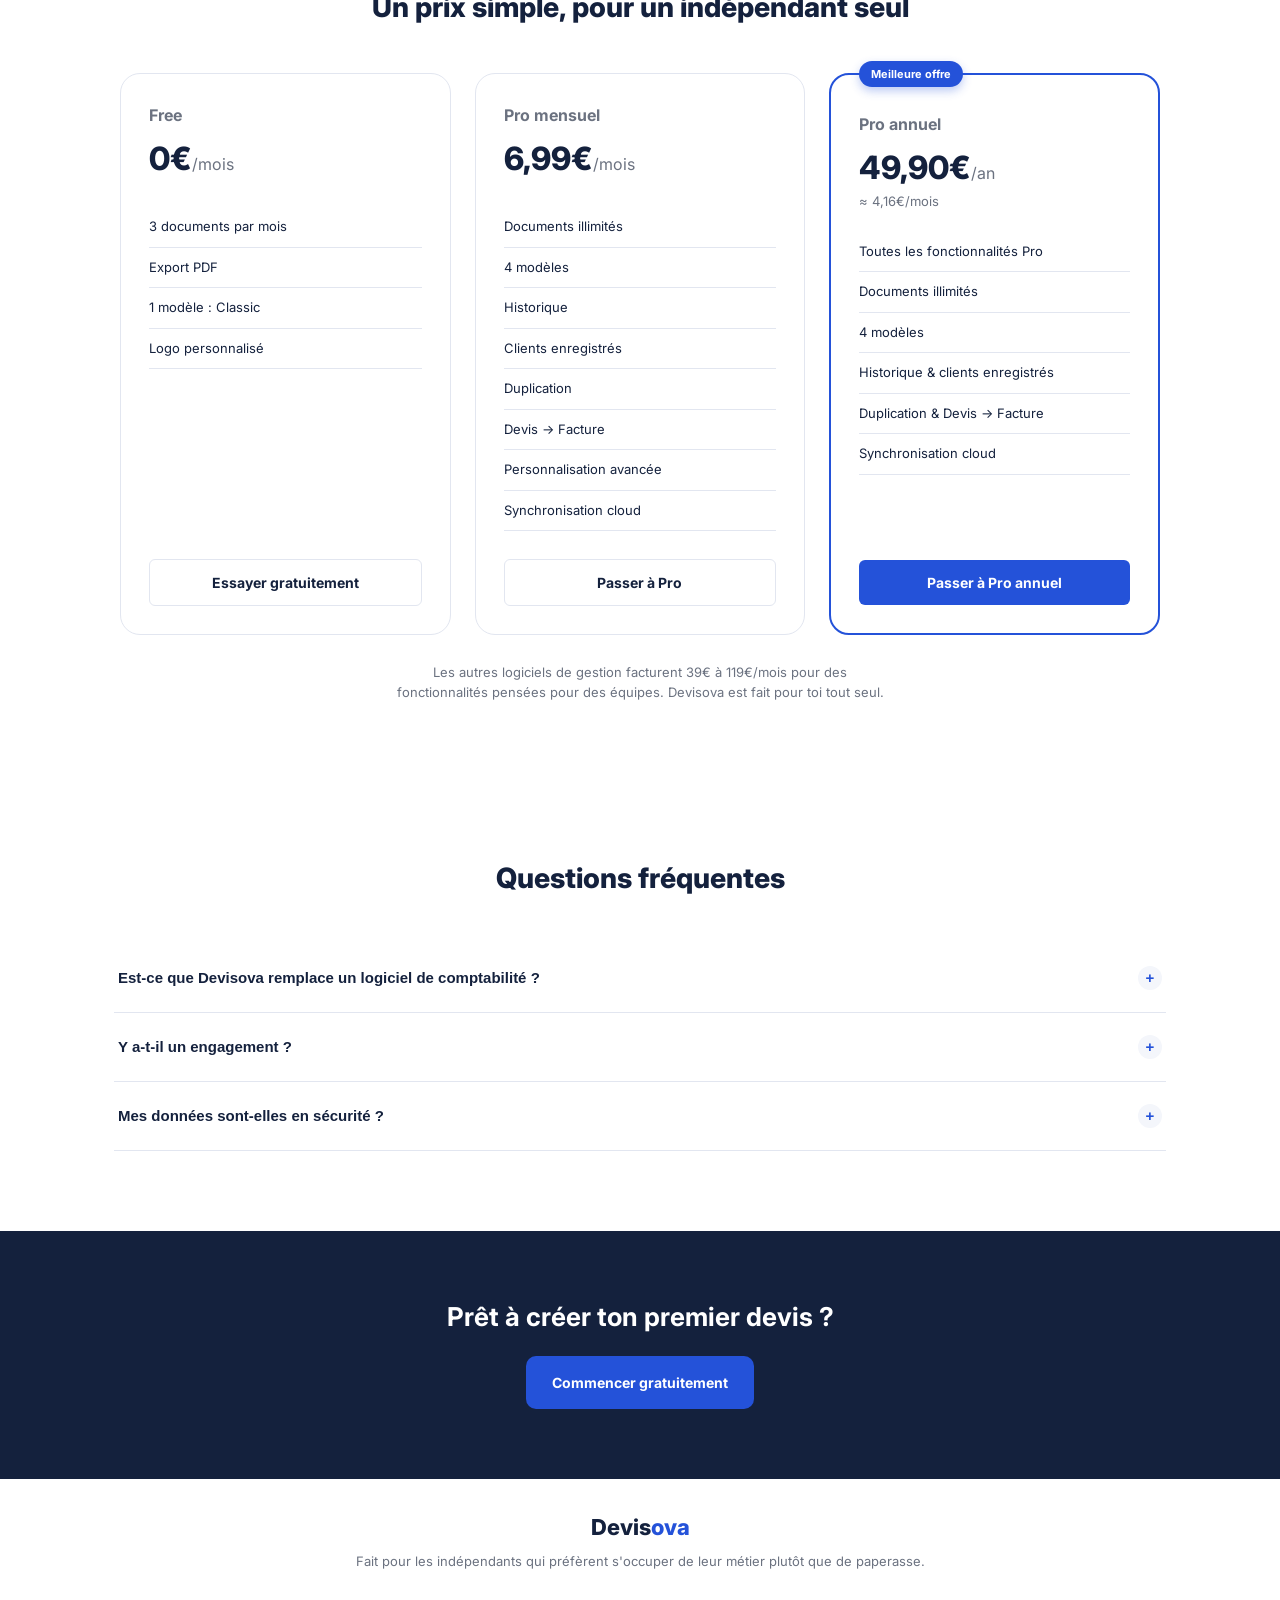
==== commit 7b3bce0d: "fix: remove duplicate history UI, fix FAQ compliance overclaims - Remove the redundant "Historique /" ====
--- a/index.html
+++ b/index.html
@@ -4,7 +4,7 @@
 <meta charset="UTF-8">
 <meta name="viewport" content="width=device-width, initial-scale=1.0">
 <title>Devisova — Devis et factures pour indépendants, en 2 minutes</title>
-<meta name="description" content="L'outil de devis et facture pensé pour l'indépendant solo, quel que soit son métier. Simple, rapide, conforme à la facturation électronique 2026/2027.">
+<meta name="description" content="L'outil de devis et facture pensé pour l'indépendant solo, quel que soit son métier. Simple et rapide, directement dans le navigateur.">
 <link rel="preconnect" href="https://fonts.googleapis.com">
 <link rel="preconnect" href="https://fonts.gstatic.com" crossorigin>
 <link href="https://fonts.googleapis.com/css2?family=Inter:wght@400;500;600;700;800&display=swap" rel="stylesheet">
@@ -153,16 +153,16 @@
 <section class="faq" id="faq">
   <h2>Questions fréquentes</h2>
   <div class="faq-item">
-    <button class="faq-q">Est-ce conforme à la réforme de la facturation électronique ?<span>+</span></button>
-    <div class="faq-a"><p>Oui, Devisova est construit pour respecter le format attendu par la réforme 2026/2027 qui concerne tous les indépendants, y compris les auto-entrepreneurs solo.</p></div>
+    <button class="faq-q">Est-ce que Devisova remplace un logiciel de comptabilité ?<span>+</span></button>
+    <div class="faq-a"><p>Non. Devisova est conçu pour créer rapidement des devis et des factures professionnels. Il ne remplace pas un logiciel de comptabilité ou de gestion complet.</p></div>
   </div>
   <div class="faq-item">
     <button class="faq-q">Y a-t-il un engagement ?<span>+</span></button>
-    <div class="faq-a"><p>Non, aucun engagement. Devisova fonctionne aujourd'hui sans création de compte ni paiement en ligne — tu utilises l'outil librement.</p></div>
+    <div class="faq-a"><p>Non. Vous pouvez utiliser Devisova sans engagement. Les fonctionnalités disponibles dépendent de votre formule.</p></div>
   </div>
   <div class="faq-item">
     <button class="faq-q">Mes données sont-elles en sécurité ?<span>+</span></button>
-    <div class="faq-a"><p>Tes devis et tes informations clients restent privés et ne sont jamais partagés avec des tiers.</p></div>
+    <div class="faq-a"><p>Vos documents sont associés à votre compte et ne sont pas publics. Devisova utilise des services techniques sécurisés pour assurer le fonctionnement et le stockage des données.</p></div>
   </div>
 </section>
 
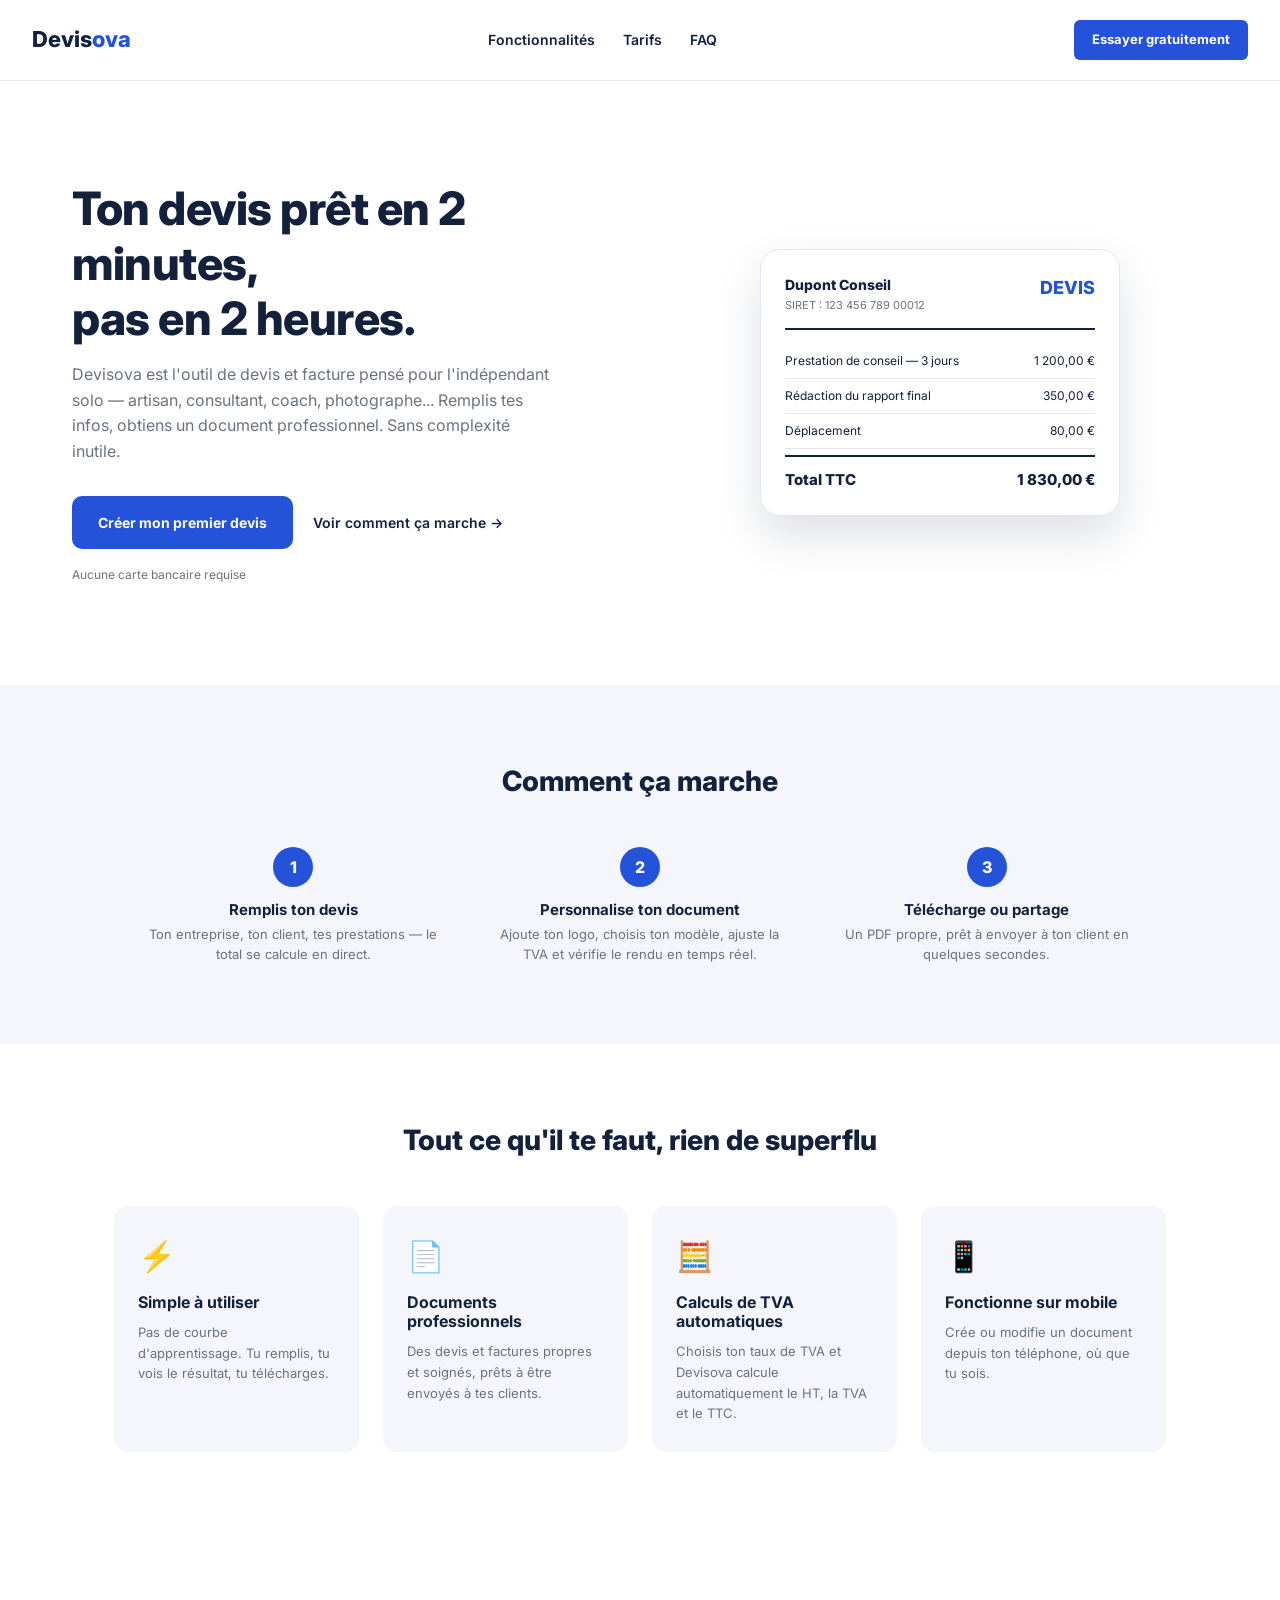
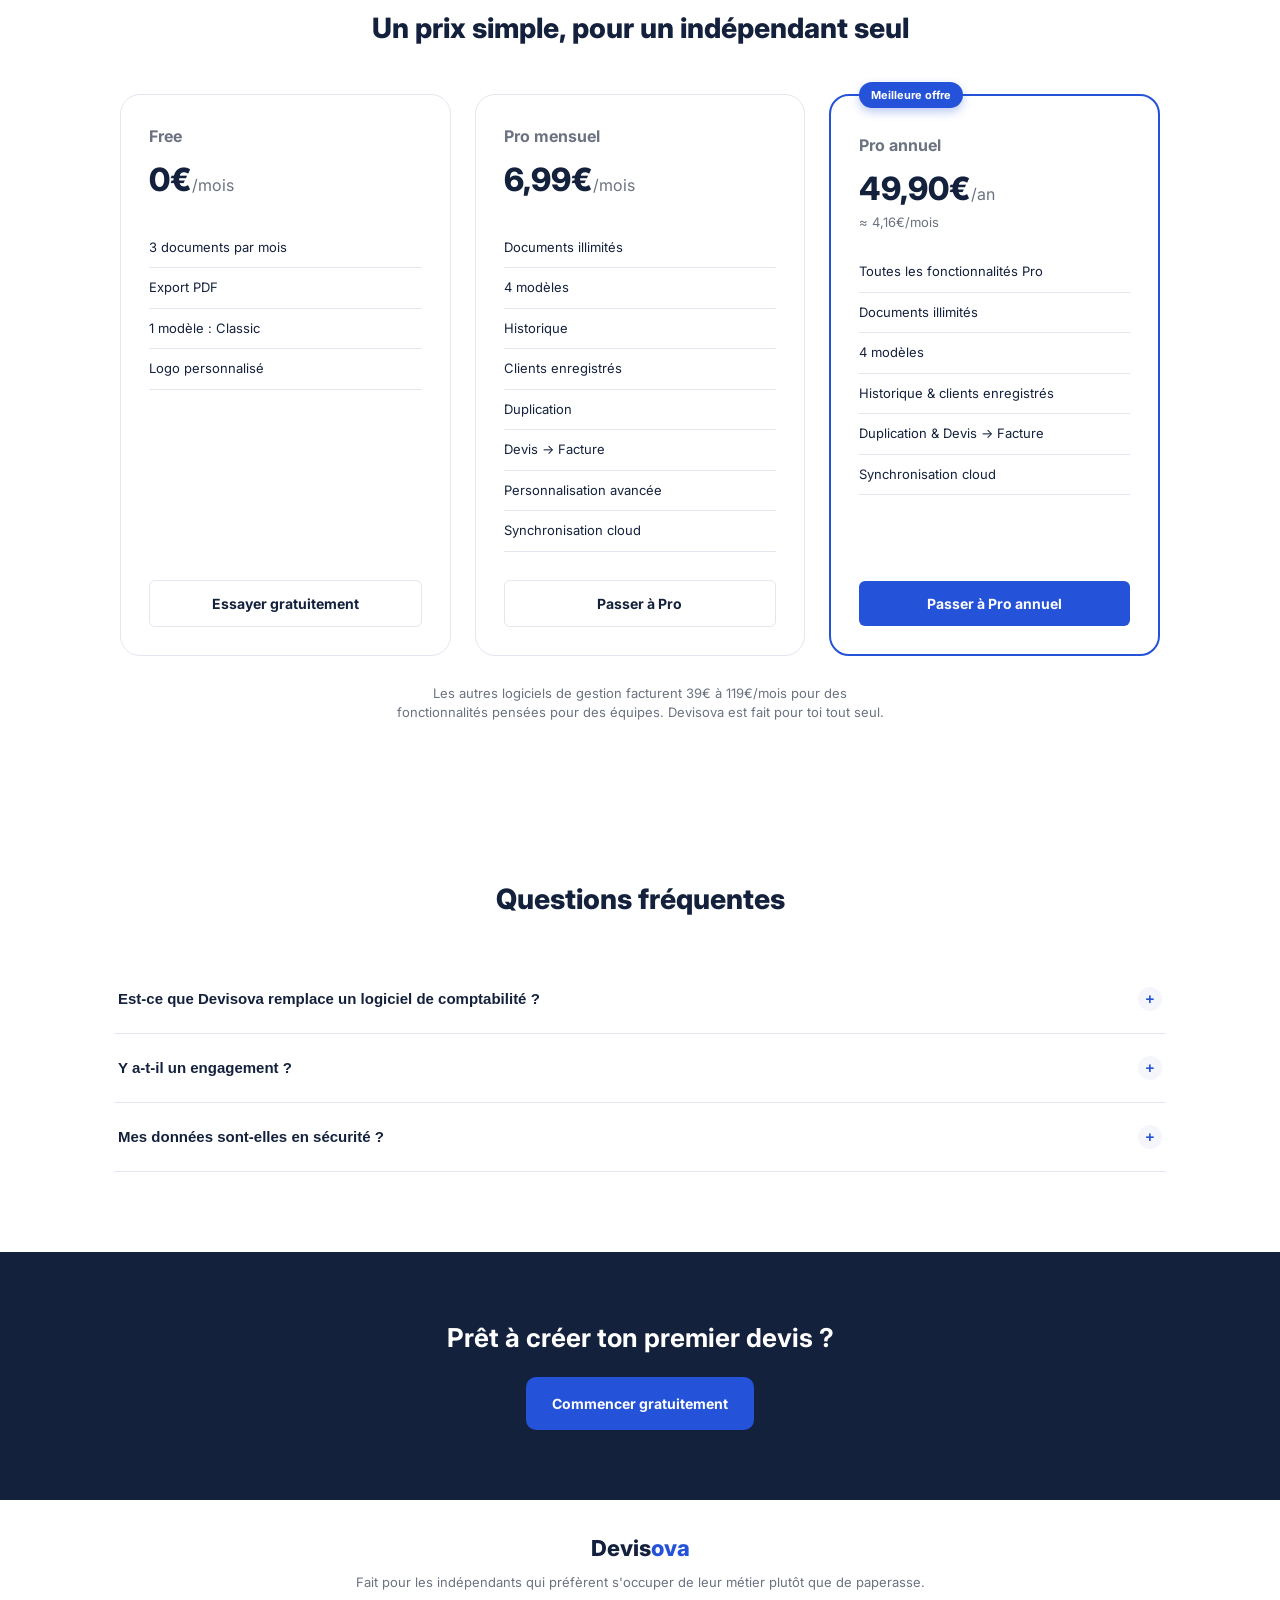
==== commit 0001106a: "content: update "Comment ça marche" and features section copy Replace the text in the "Comment ça ma" ====
--- a/index.html
+++ b/index.html
@@ -62,13 +62,13 @@
     </div>
     <div class="step">
       <div class="step-num">2</div>
-      <h3>Personnalise-le</h3>
-      <p>Ajoute ton logo, ajuste la TVA, vérifie l'aperçu en temps réel.</p>
+      <h3>Personnalise ton document</h3>
+      <p>Ajoute ton logo, choisis ton modèle, ajuste la TVA et vérifie le rendu en temps réel.</p>
     </div>
     <div class="step">
       <div class="step-num">3</div>
       <h3>Télécharge ou partage</h3>
-      <p>PDF propre, prêt à envoyer à ton client en un clic.</p>
+      <p>Un PDF propre, prêt à envoyer à ton client en quelques secondes.</p>
     </div>
   </div>
 </section>
@@ -85,17 +85,17 @@
     <div class="feature-card">
       <div class="feature-icon">📄</div>
       <h3>Documents professionnels</h3>
-      <p>Un rendu propre et soigné, prêt à envoyer à n'importe quel client.</p>
+      <p>Des devis et factures propres et soignés, prêts à être envoyés à tes clients.</p>
     </div>
     <div class="feature-card">
       <div class="feature-icon">🧮</div>
-      <h3>TVA automatique</h3>
-      <p>Choisis le bon taux, Devisova calcule le HT, la TVA et le TTC pour toi.</p>
+      <h3>Calculs de TVA automatiques</h3>
+      <p>Choisis ton taux de TVA et Devisova calcule automatiquement le HT, la TVA et le TTC.</p>
     </div>
     <div class="feature-card">
       <div class="feature-icon">📱</div>
       <h3>Fonctionne sur mobile</h3>
-      <p>Crée ou retouche un devis depuis ton téléphone, entre deux chantiers.</p>
+      <p>Crée ou modifie un document depuis ton téléphone, où que tu sois.</p>
     </div>
   </div>
 </section>
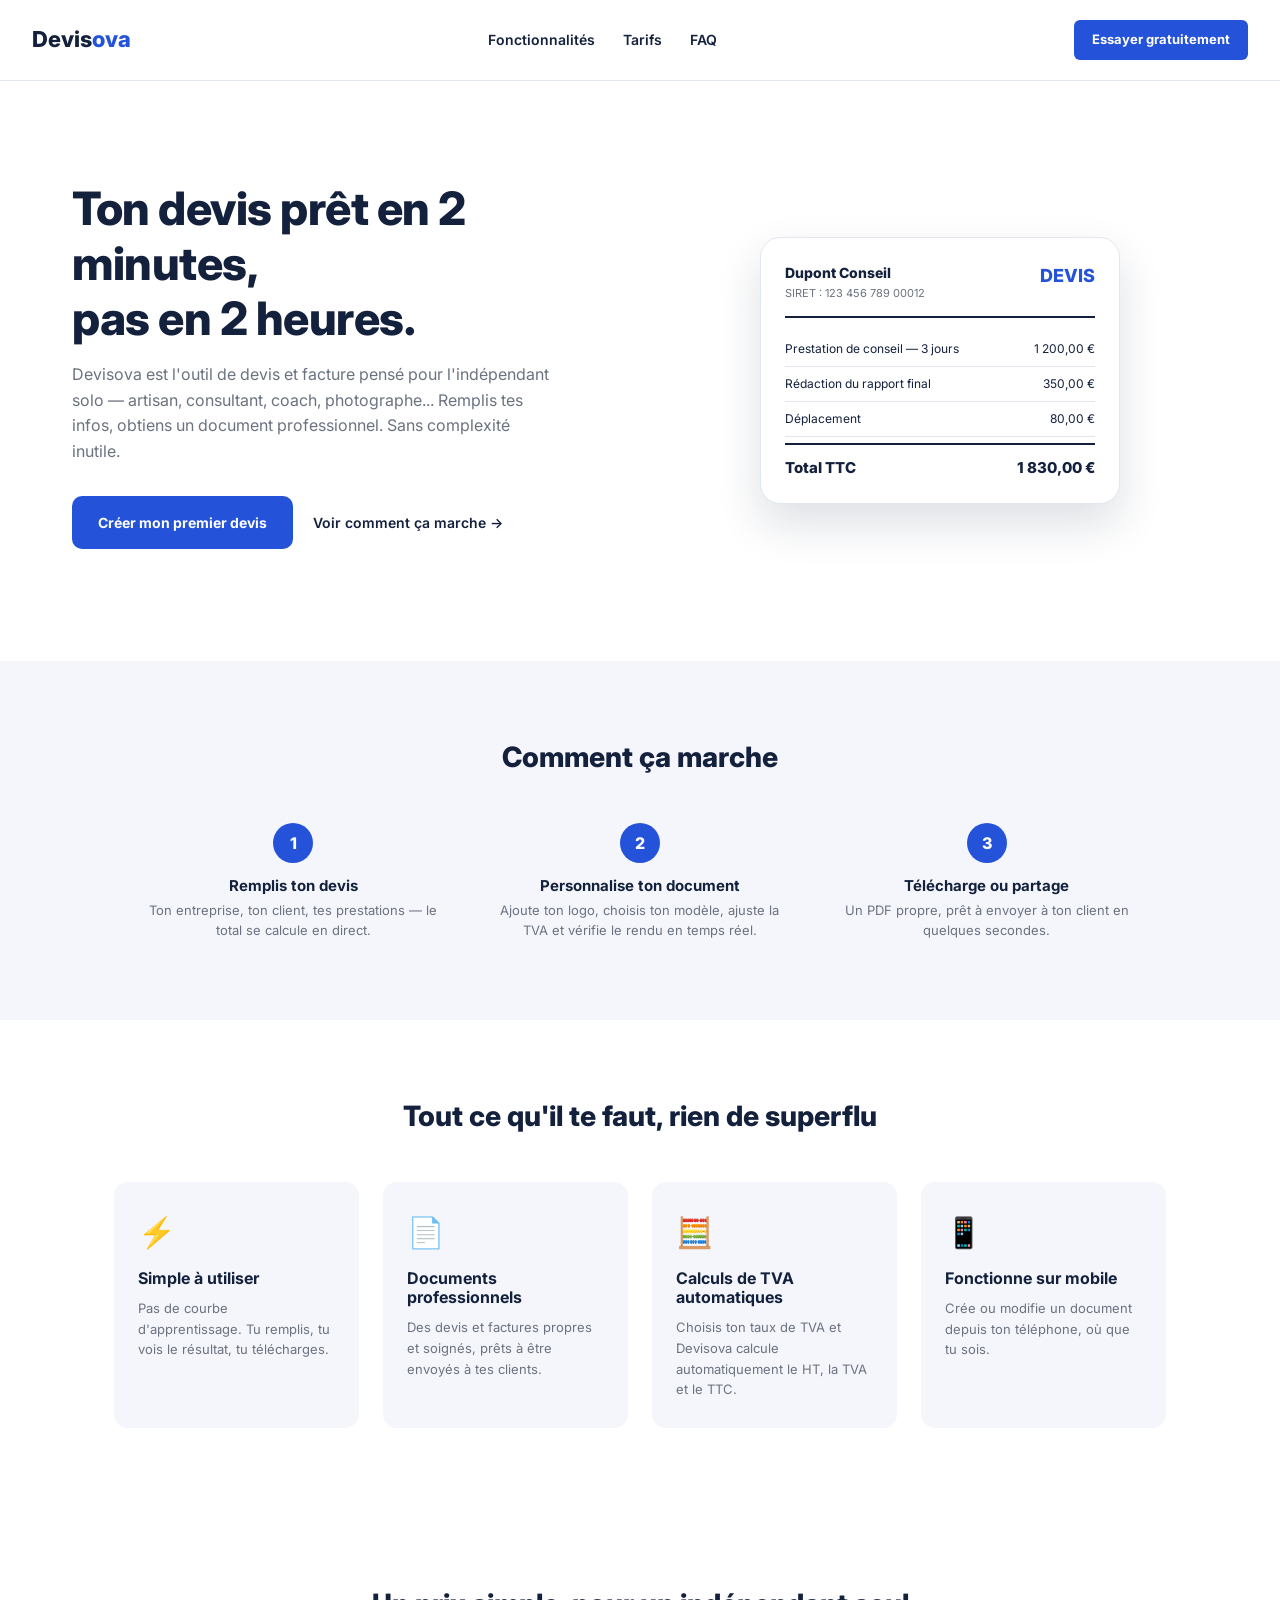
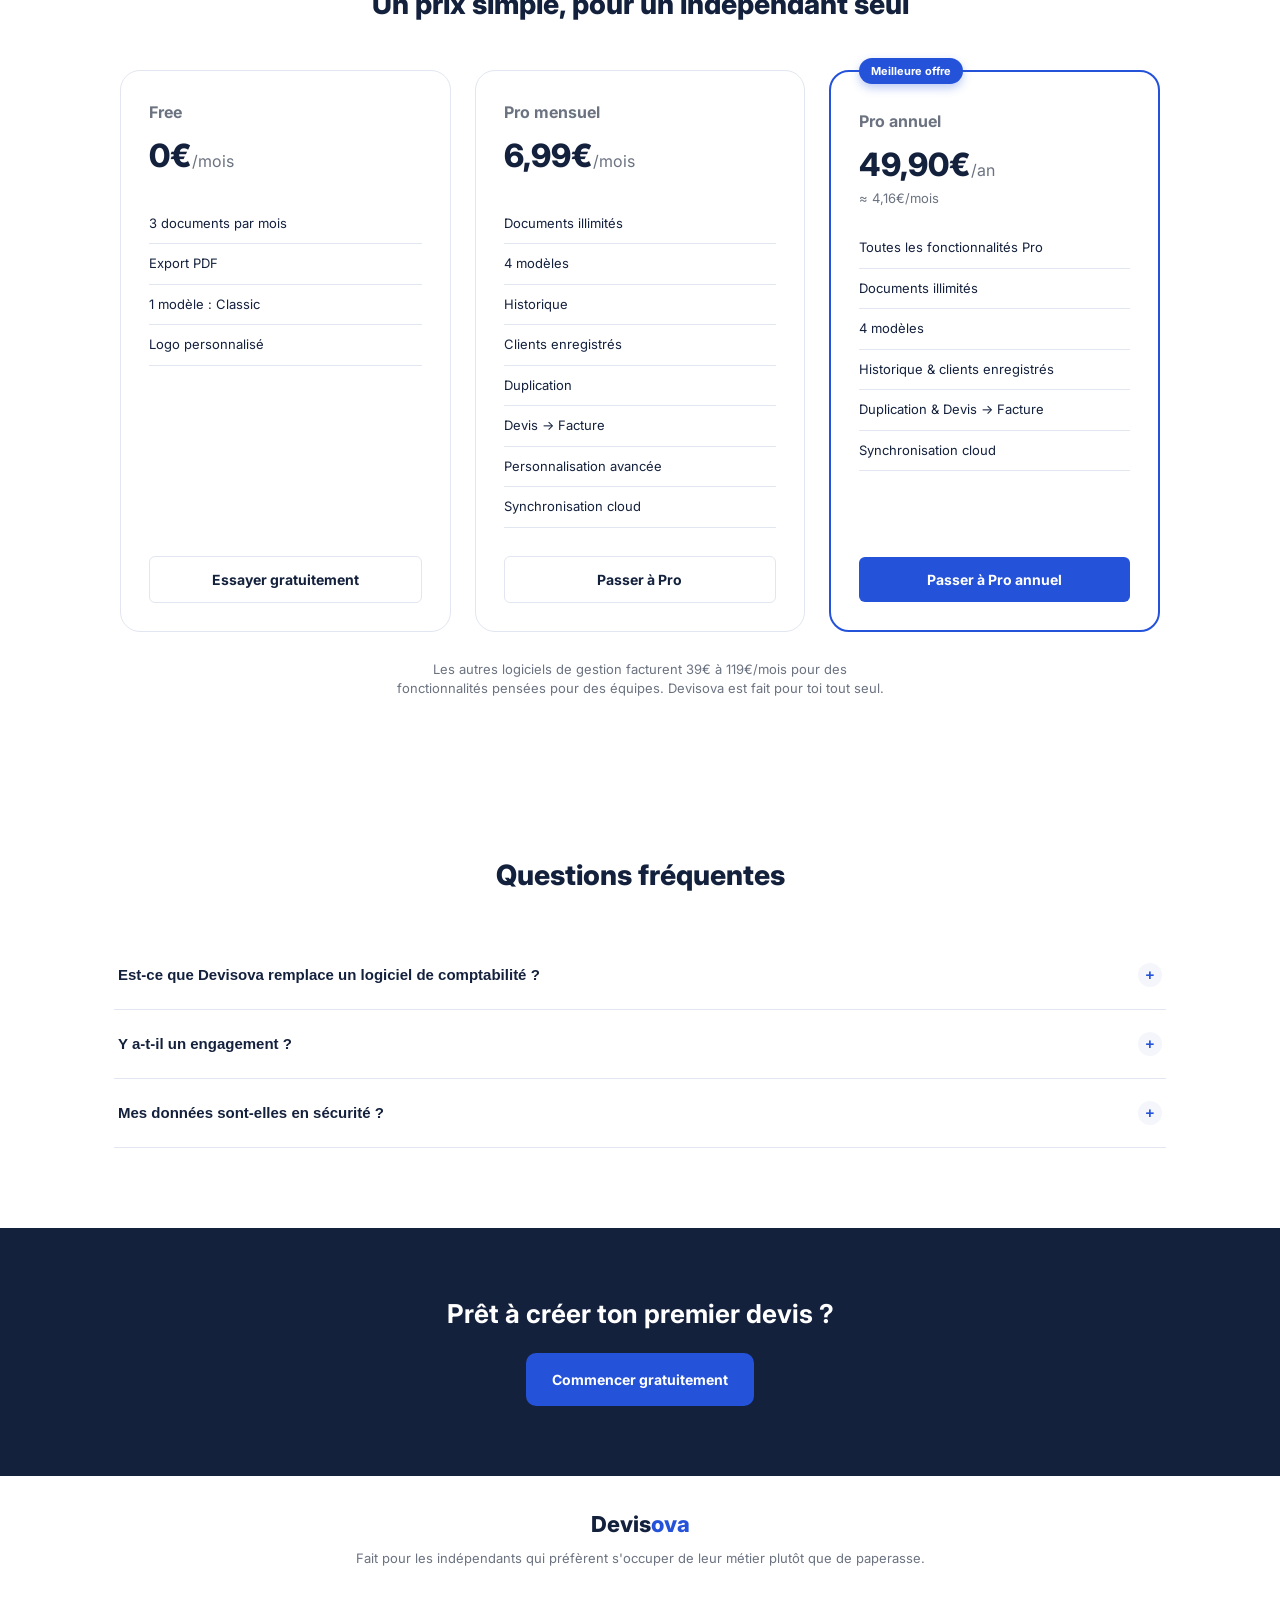
==== commit 2c0ab81f: "fix: resize logo client-side to prevent localStorage quota failures on save Root cause of the produc" ====
--- a/index.html
+++ b/index.html
@@ -32,7 +32,6 @@
       <a href="app.html" class="btn-primary-lg">Créer mon premier devis</a>
       <a href="#steps" class="cta-secondary">Voir comment ça marche →</a>
     </div>
-    <span class="hero-note">Aucune carte bancaire requise</span>
   </div>
   <div class="hero-visual">
     <div class="mock-devis">
--- a/landing.css
+++ b/landing.css
@@ -128,8 +128,6 @@
   font-size: var(--fs-base);
   font-weight: var(--fw-bold);
 }
-
-.hero-note { font-size: 12px; color: var(--gray); }
 
 .hero-visual { display: flex; justify-content: center; }
 
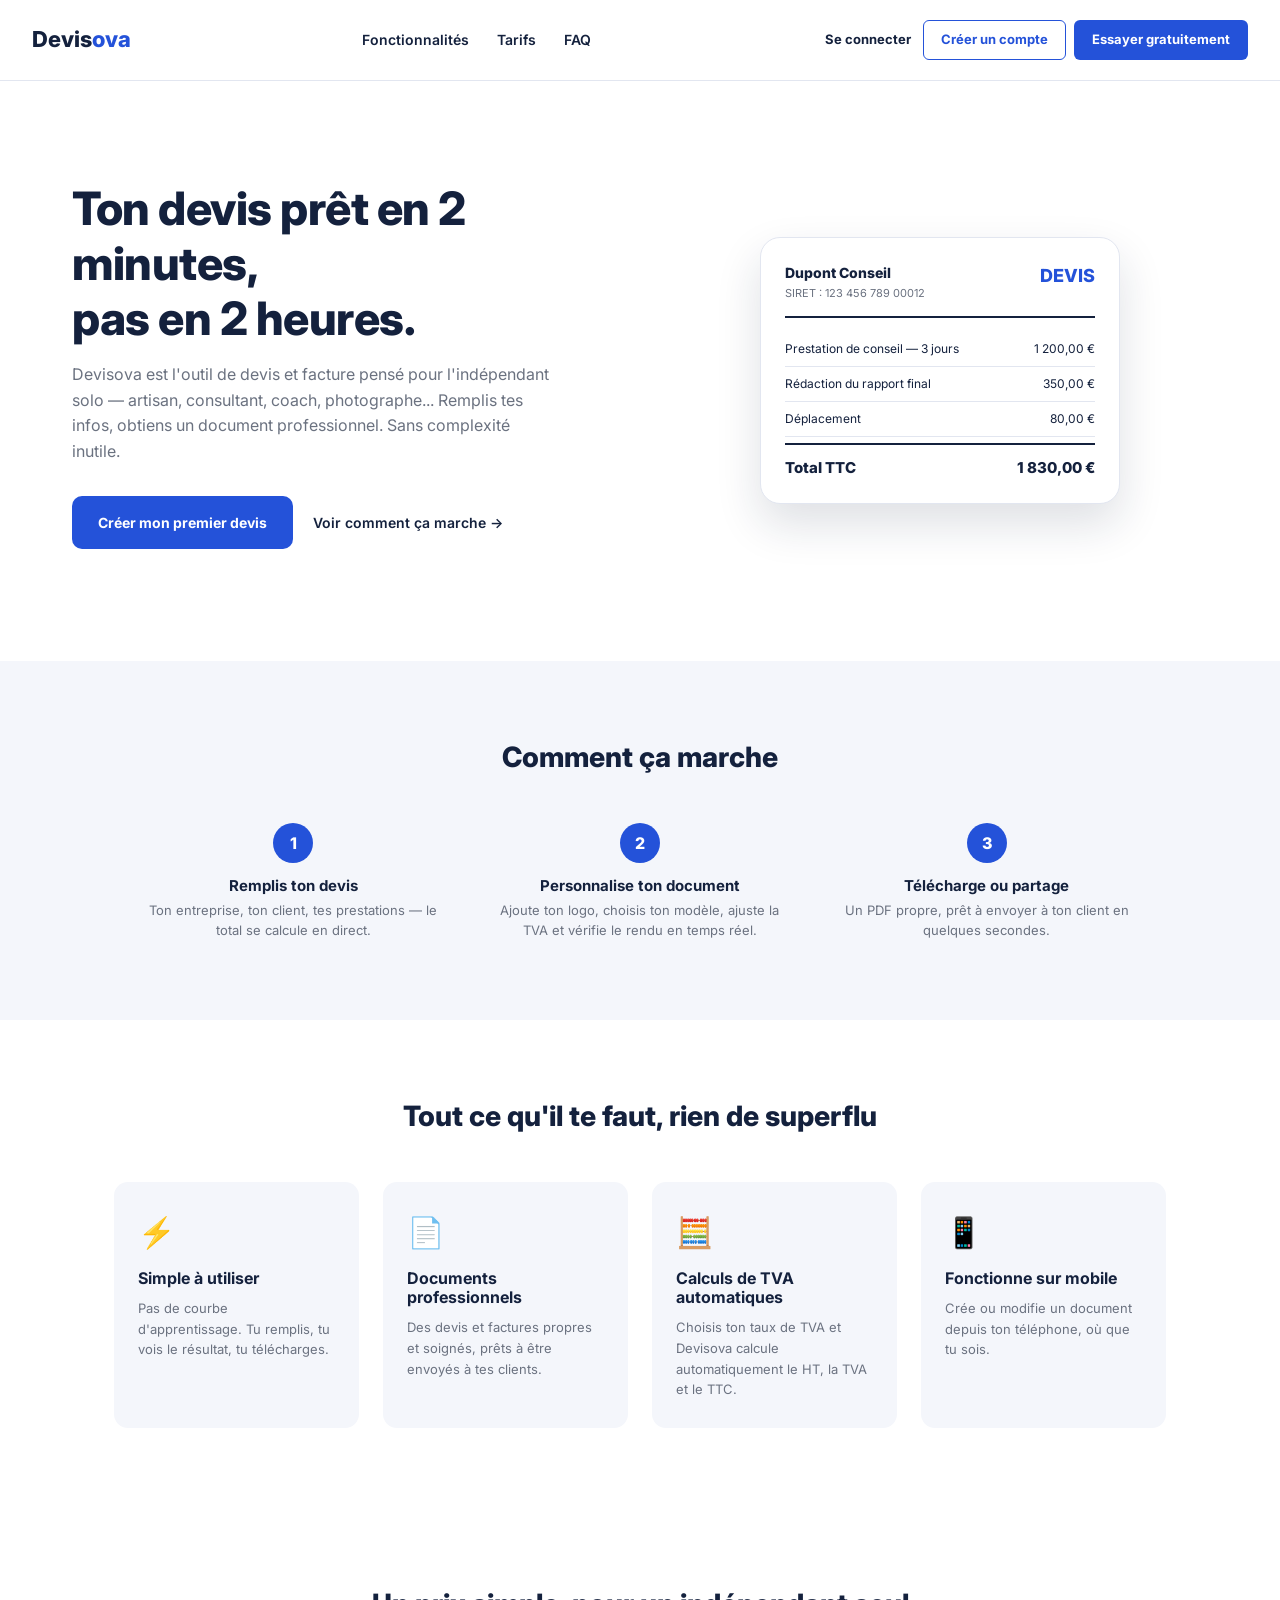
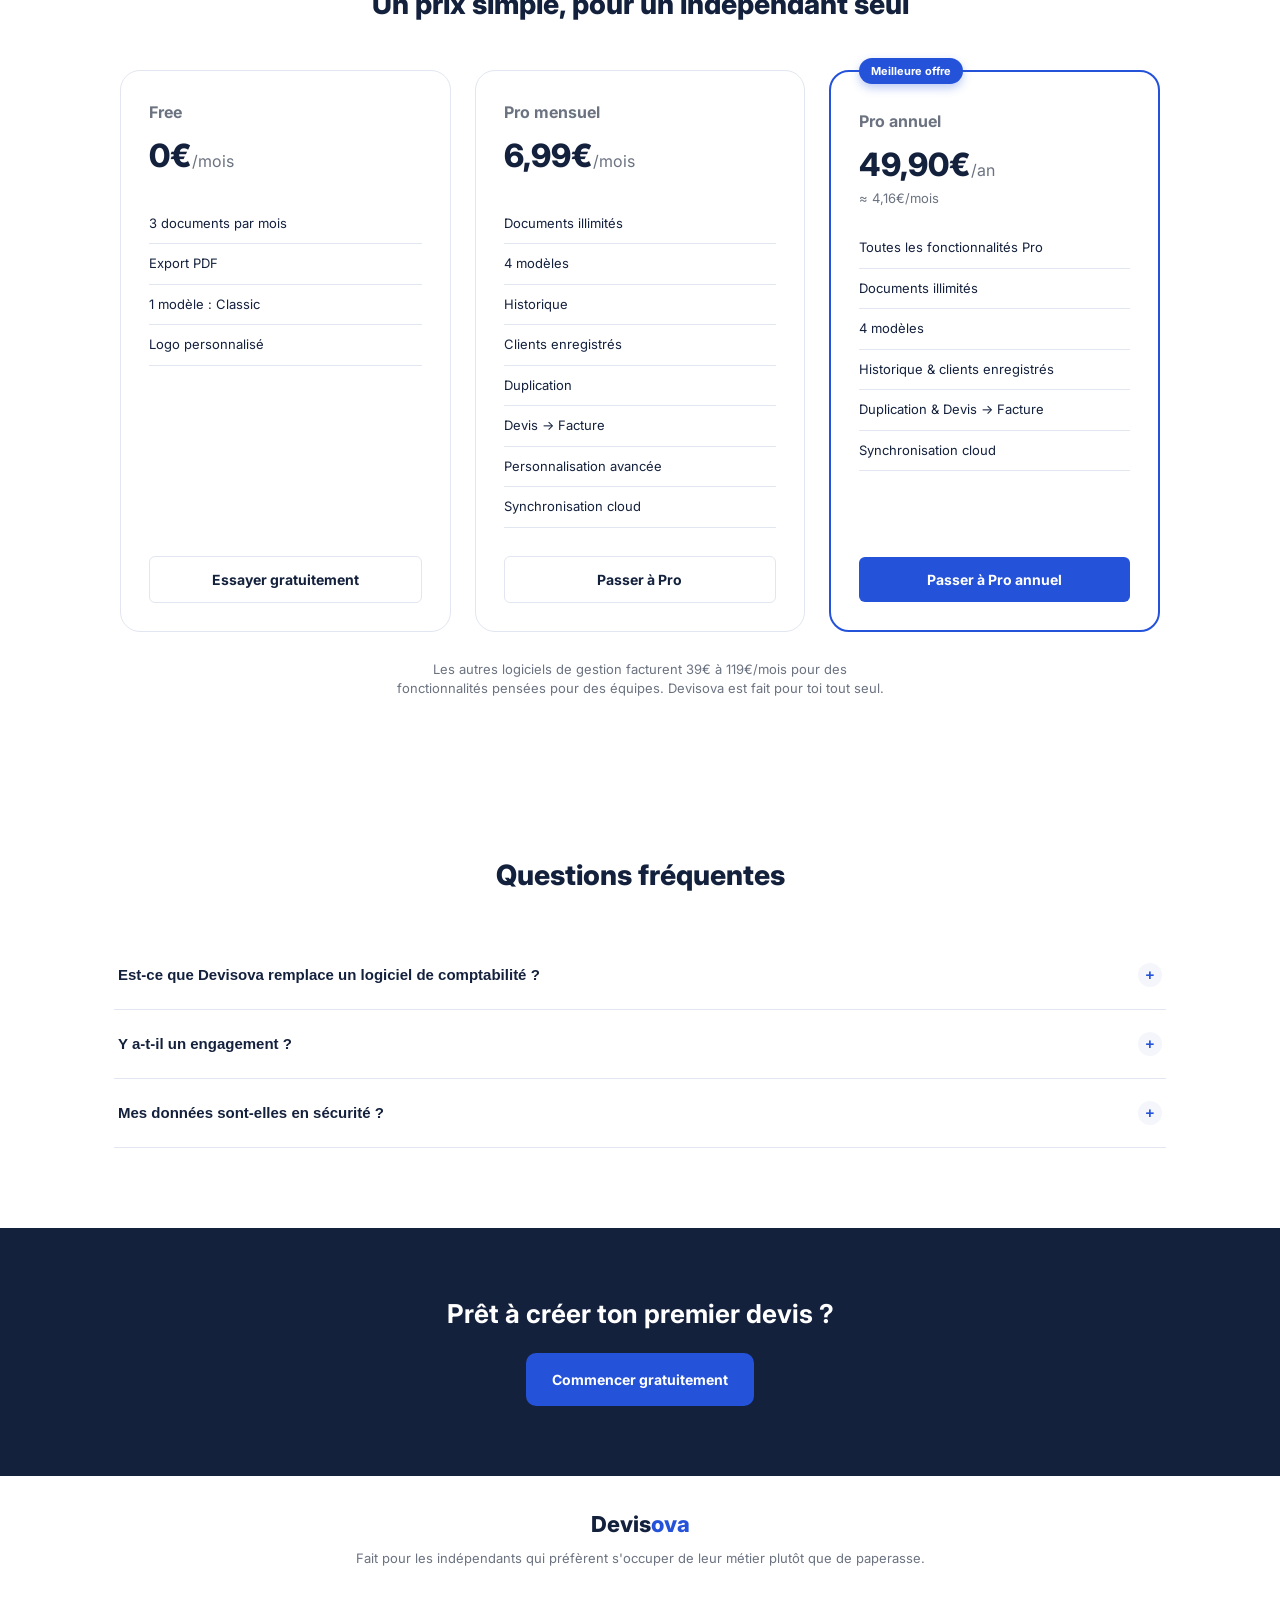
==== commit 3e612402: "feat: improve landing page authentication UX Co-Authored-By: Claude Sonnet 5 <noreply@anthropic.com>" ====
--- a/index.html
+++ b/index.html
@@ -9,7 +9,7 @@
 <link rel="preconnect" href="https://fonts.gstatic.com" crossorigin>
 <link href="https://fonts.googleapis.com/css2?family=Inter:wght@400;500;600;700;800&display=swap" rel="stylesheet">
 <link rel="stylesheet" href="tokens.css?v=5">
-<link rel="stylesheet" href="landing.css?v=5">
+<link rel="stylesheet" href="landing.css?v=6">
 </head>
 <body>
 
@@ -20,7 +20,11 @@
     <a href="#pricing">Tarifs</a>
     <a href="#faq">FAQ</a>
   </nav>
-  <a href="app.html" class="btn-nav">Essayer gratuitement</a>
+  <div class="nav-actions">
+    <a href="app.html?auth=open" class="nav-login">Se connecter</a>
+    <a href="app.html?auth=open" class="nav-signup">Créer un compte</a>
+    <a href="app.html" class="btn-nav">Essayer gratuitement</a>
+  </div>
 </header>
 
 <!-- ===== HERO ===== -->
--- a/landing.css
+++ b/landing.css
@@ -61,6 +61,45 @@
   font-weight: var(--fw-bold);
 }
 
+/* ===== Connexion / inscription (header) ===== */
+.nav-actions {
+  display: flex;
+  align-items: center;
+  gap: 8px;
+  flex-wrap: wrap;
+  justify-content: flex-end;
+}
+
+.nav-login {
+  text-decoration: none;
+  color: var(--dark);
+  font-size: var(--fs-sm);
+  font-weight: var(--fw-bold);
+  padding: 10px 4px;
+  transition: color var(--transition-fast);
+}
+.nav-login:hover { color: var(--blue); }
+
+.nav-signup {
+  background: white;
+  color: var(--blue);
+  border: 1px solid var(--blue);
+  text-decoration: none;
+  padding: 9px 17px;
+  border-radius: var(--radius-sm);
+  font-size: var(--fs-sm);
+  font-weight: var(--fw-bold);
+  transition: background-color var(--transition-fast);
+}
+.nav-signup:hover { background: var(--blue-soft); }
+
+@media (max-width: 767px) {
+  .nav { flex-wrap: wrap; row-gap: 10px; padding: 16px 20px; }
+  .nav-actions { gap: 6px; }
+  .nav-login { padding: 8px 2px; font-size: 13px; }
+  .nav-signup, .btn-nav { padding: 8px 12px; font-size: 13px; }
+}
+
 /* ===== HERO ===== */
 .hero {
   max-width: 1200px;
